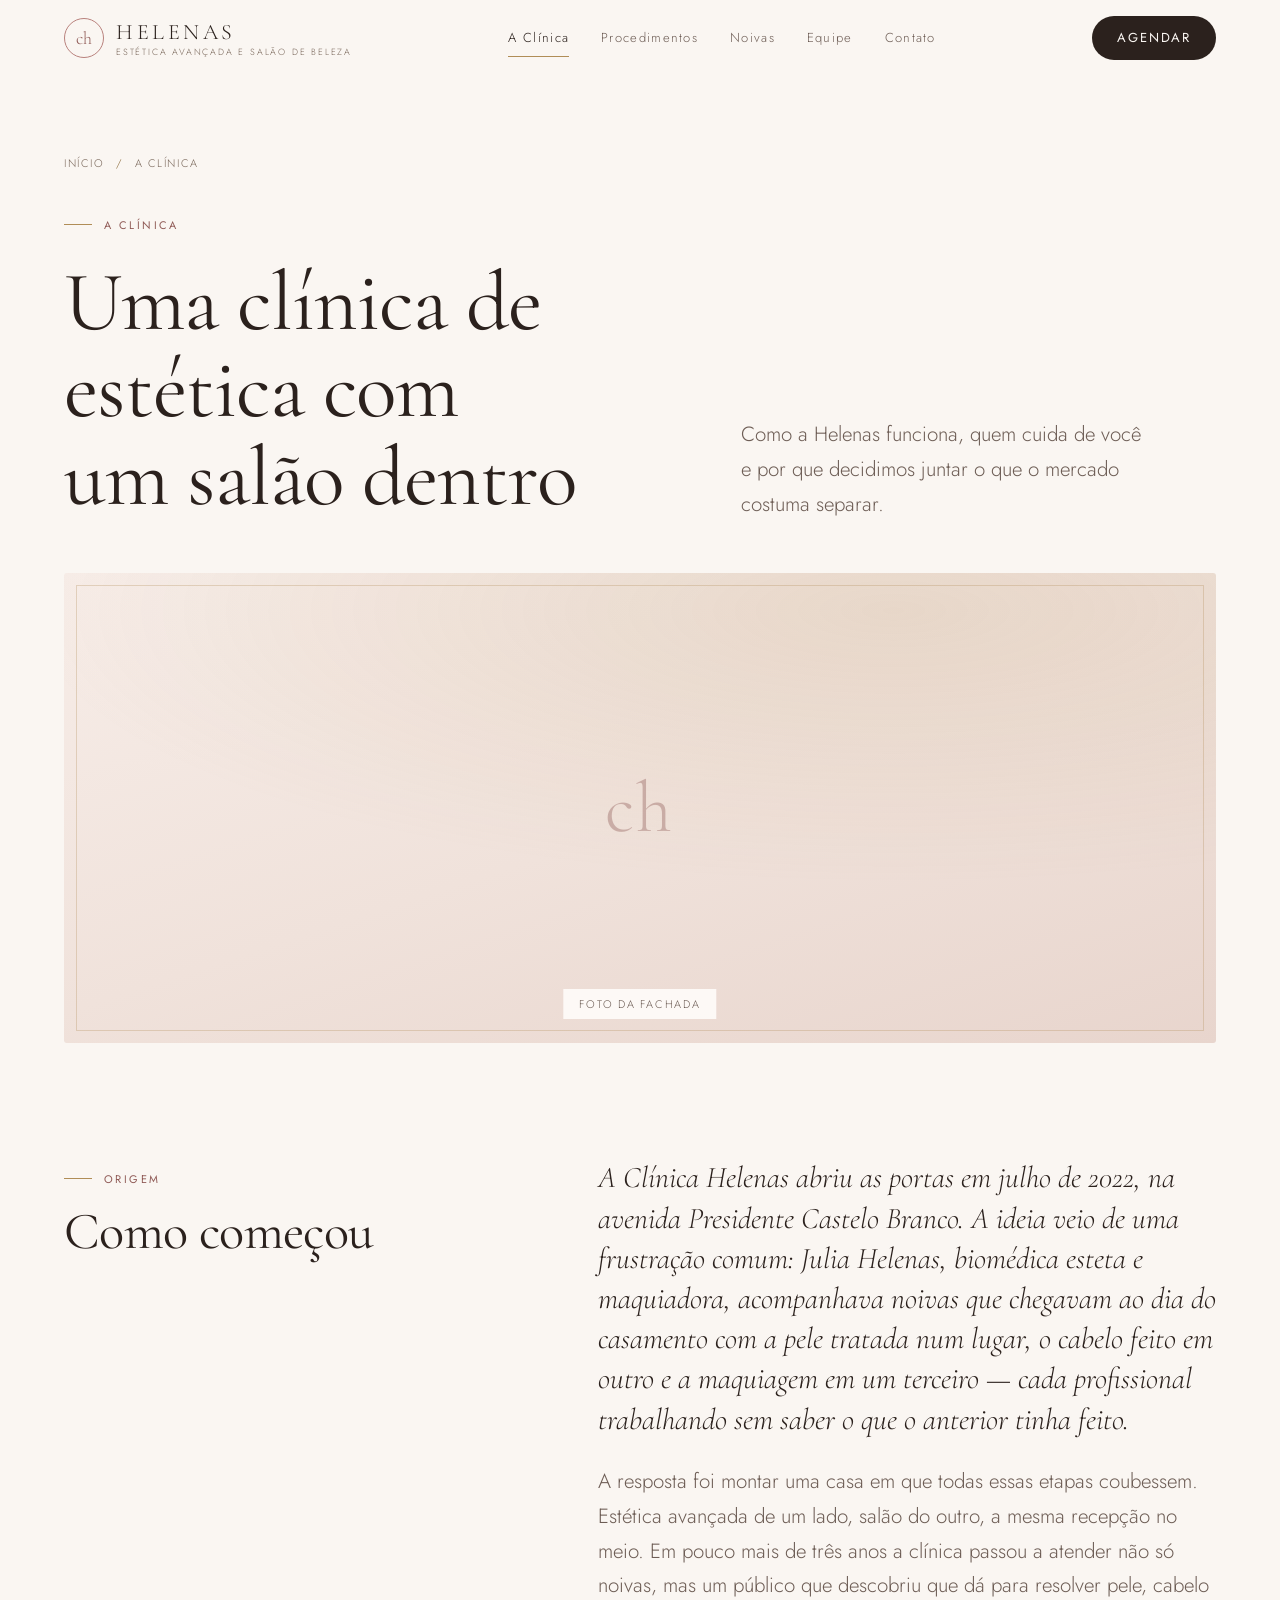
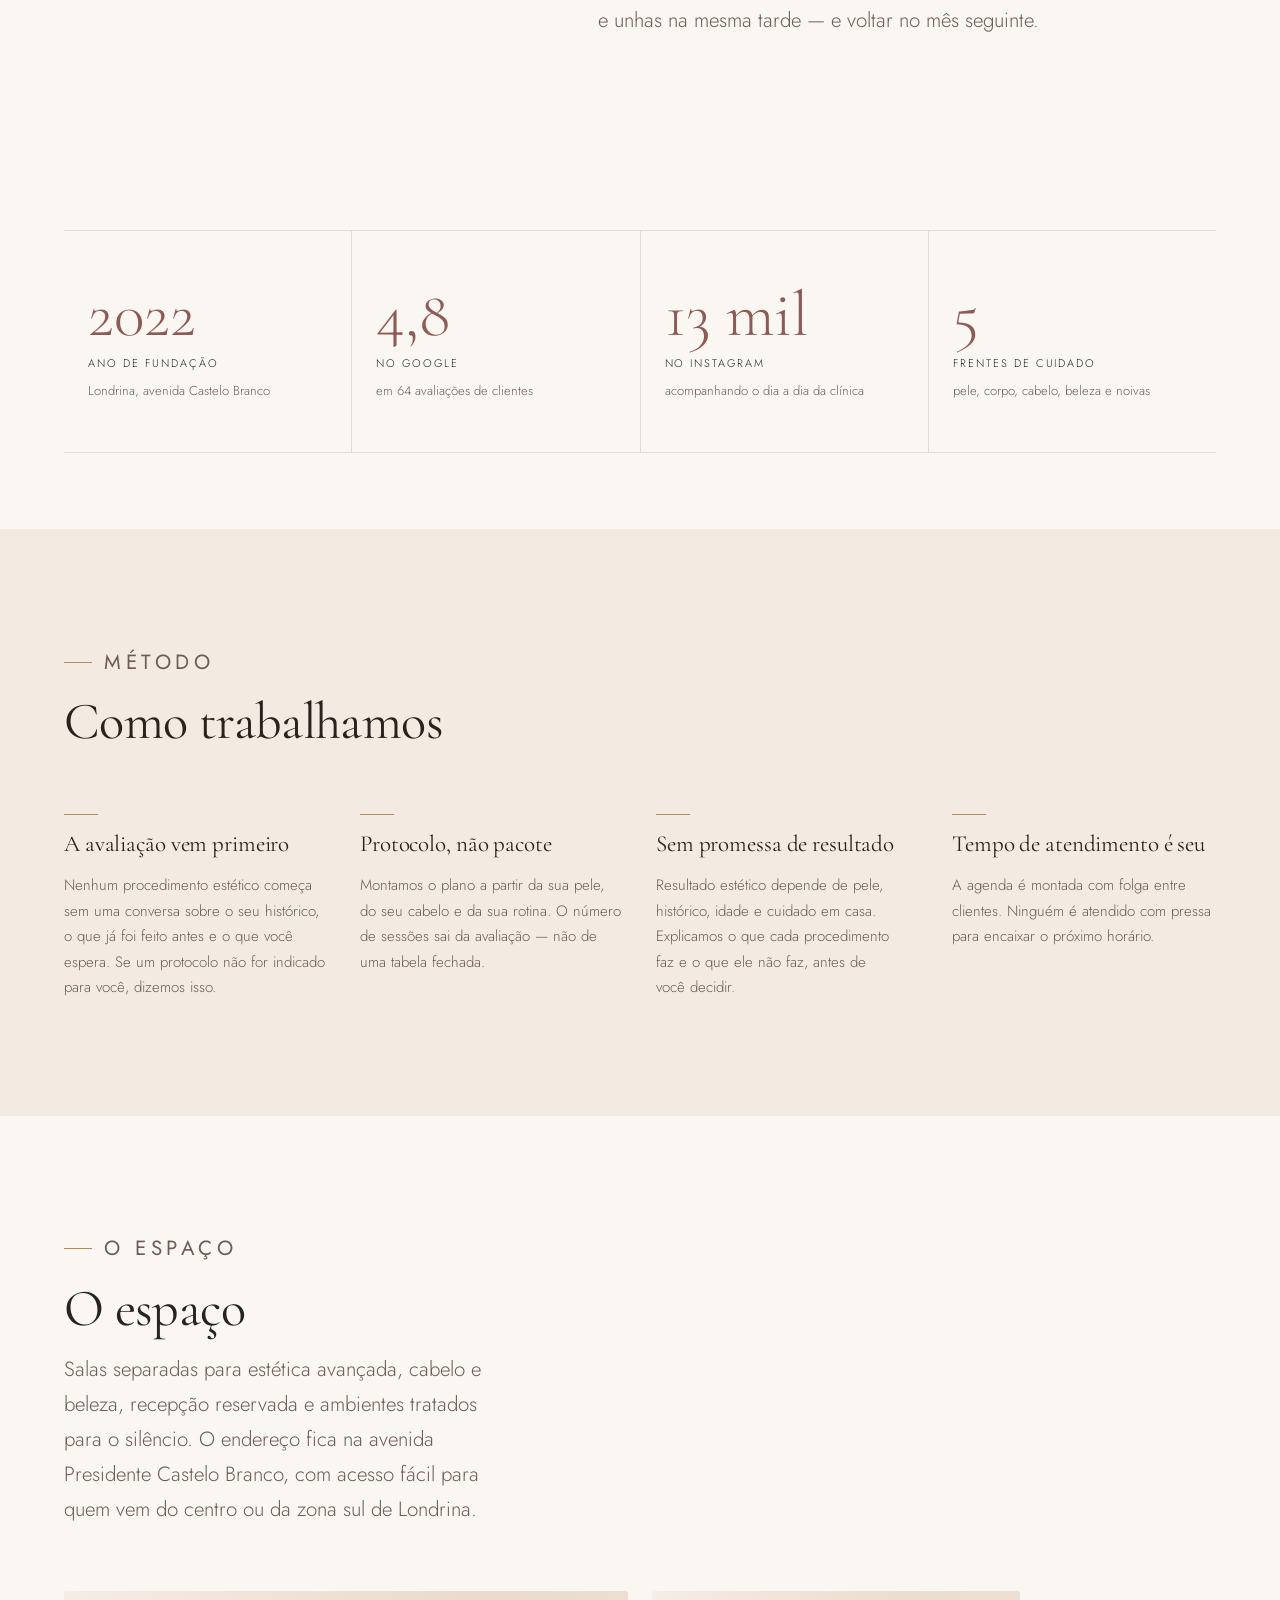
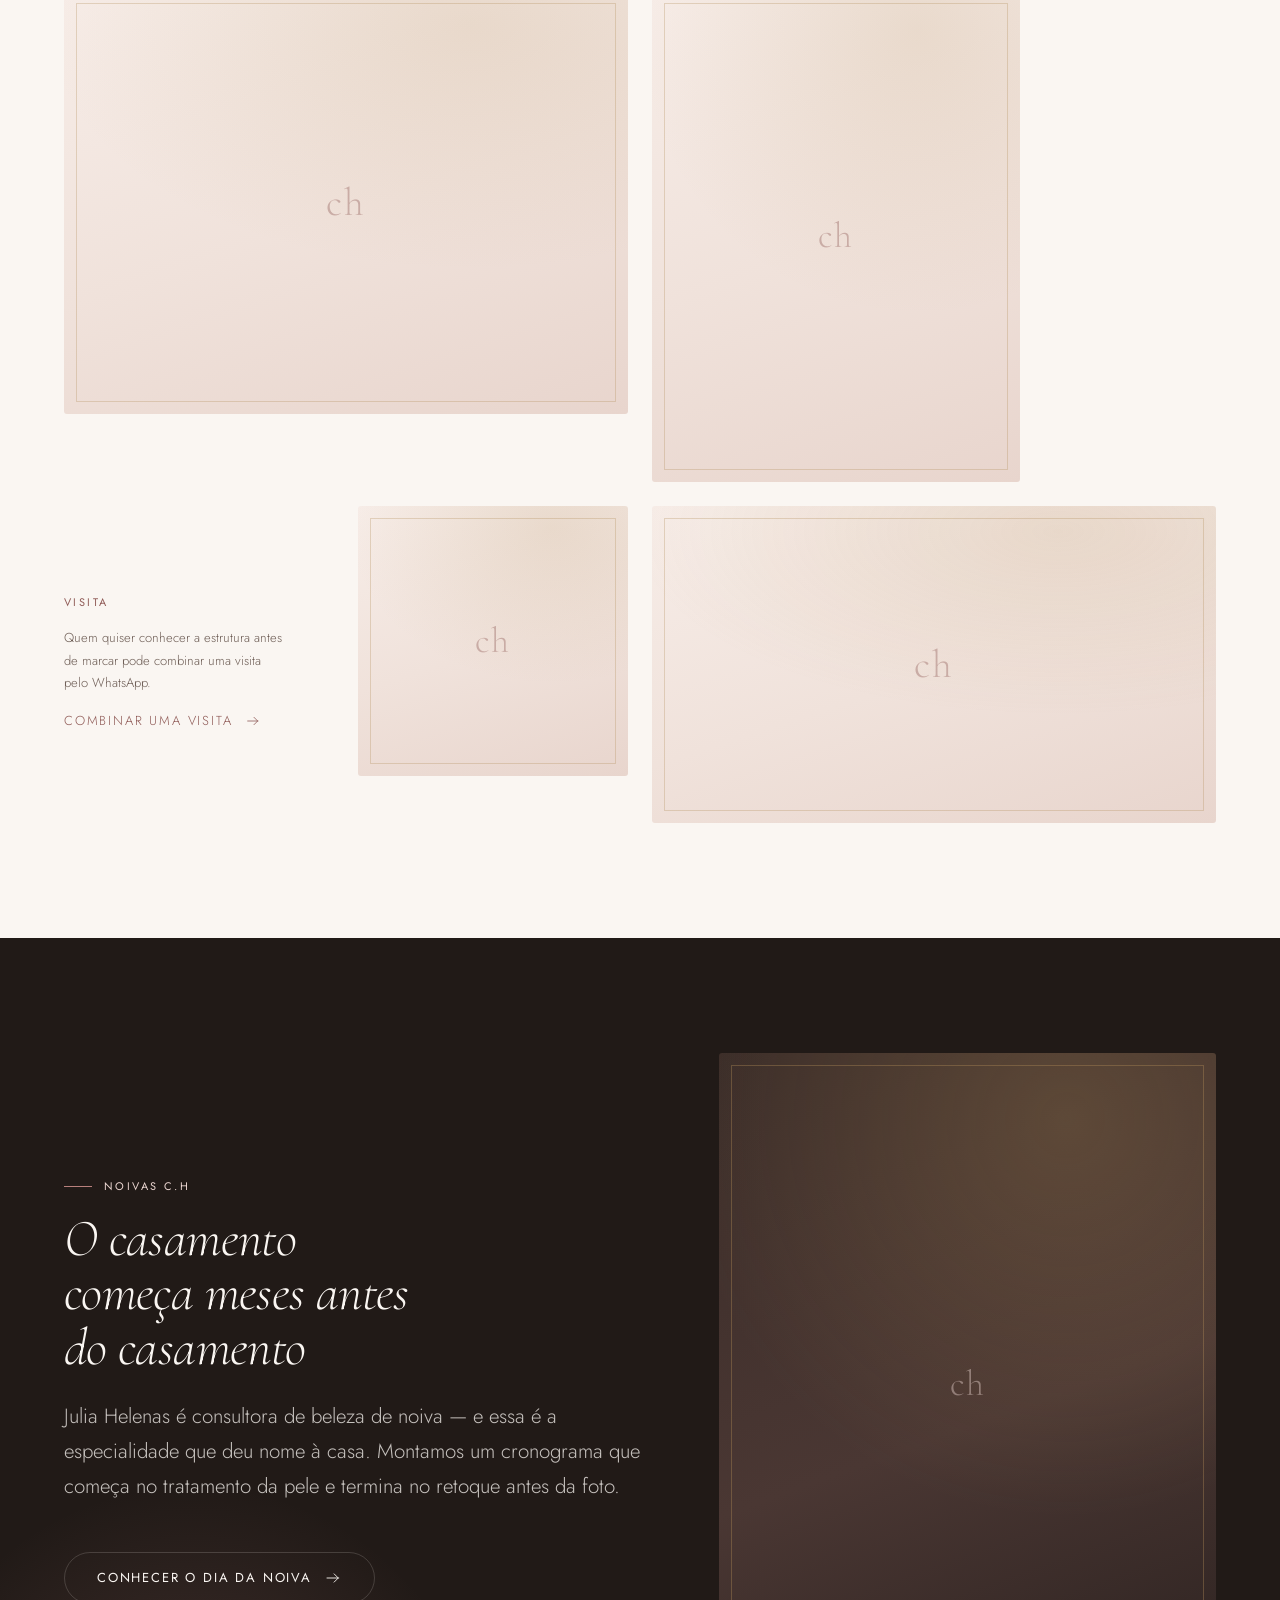
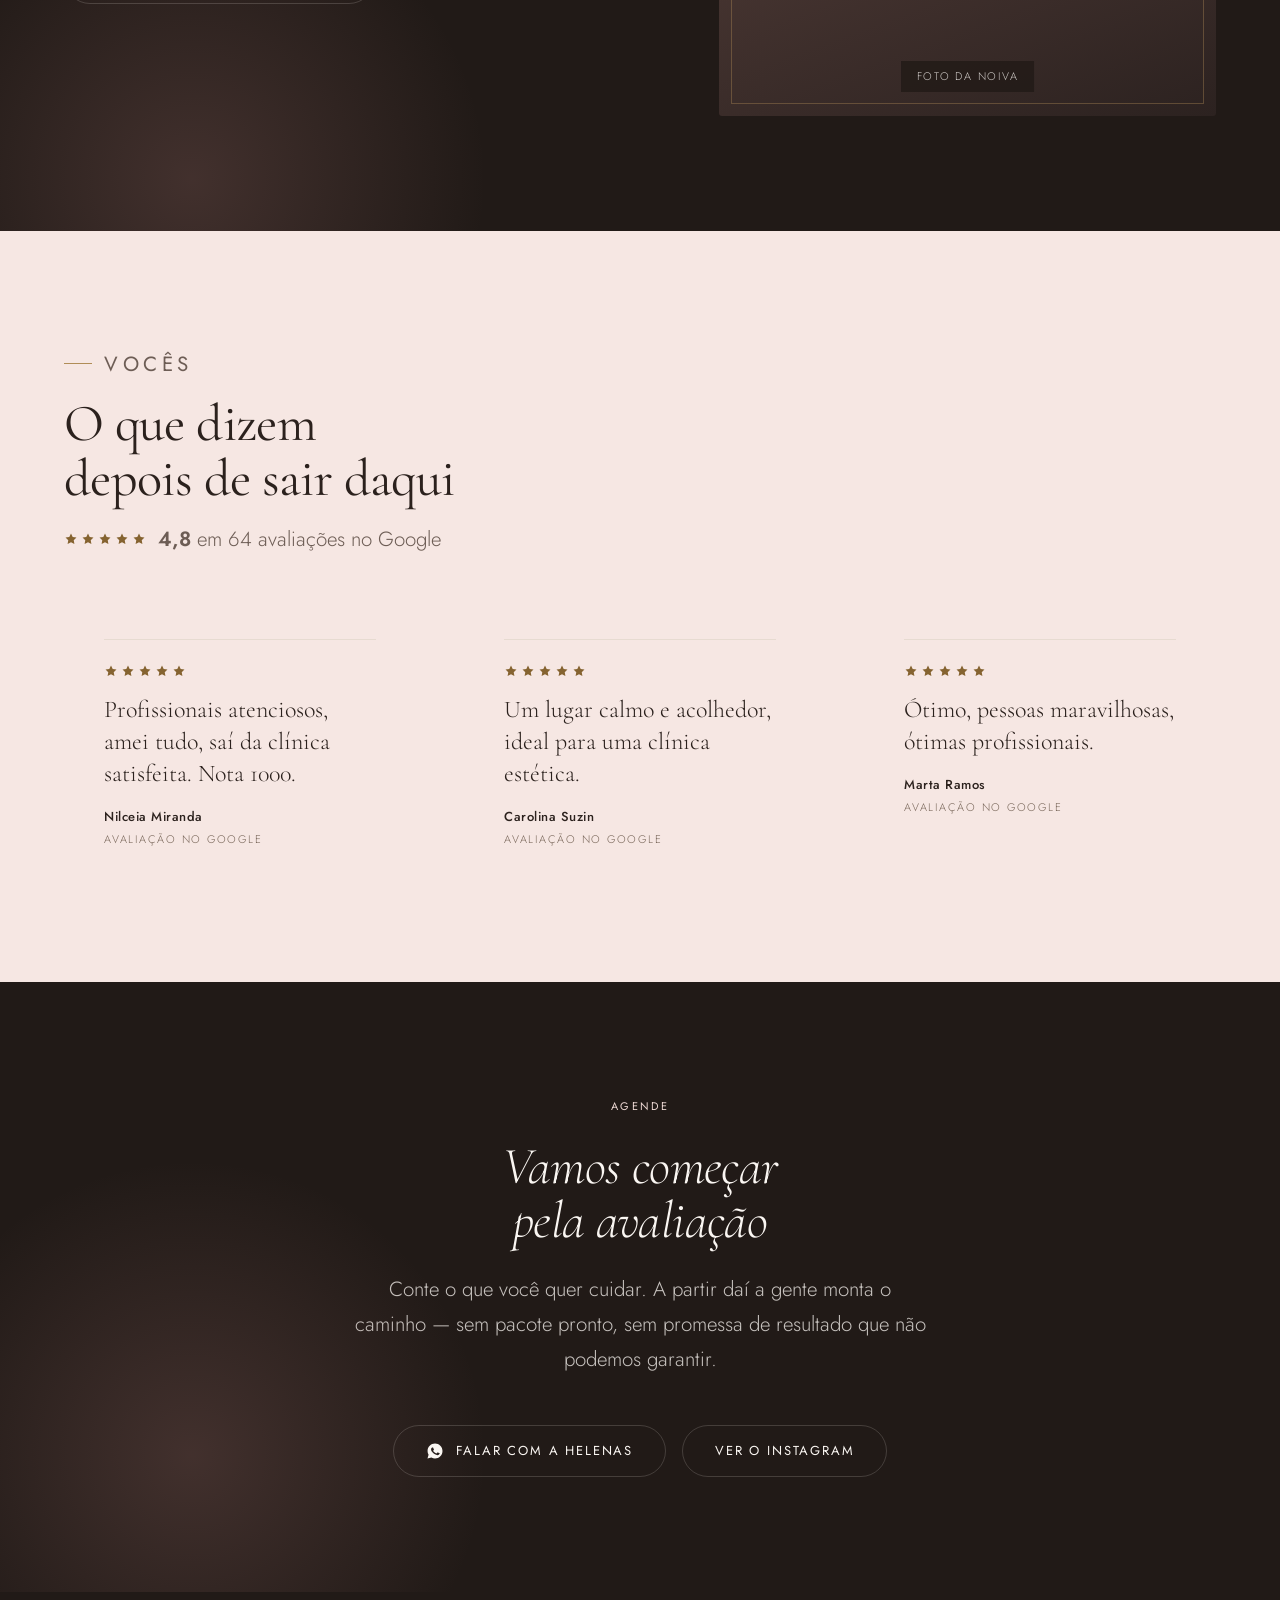
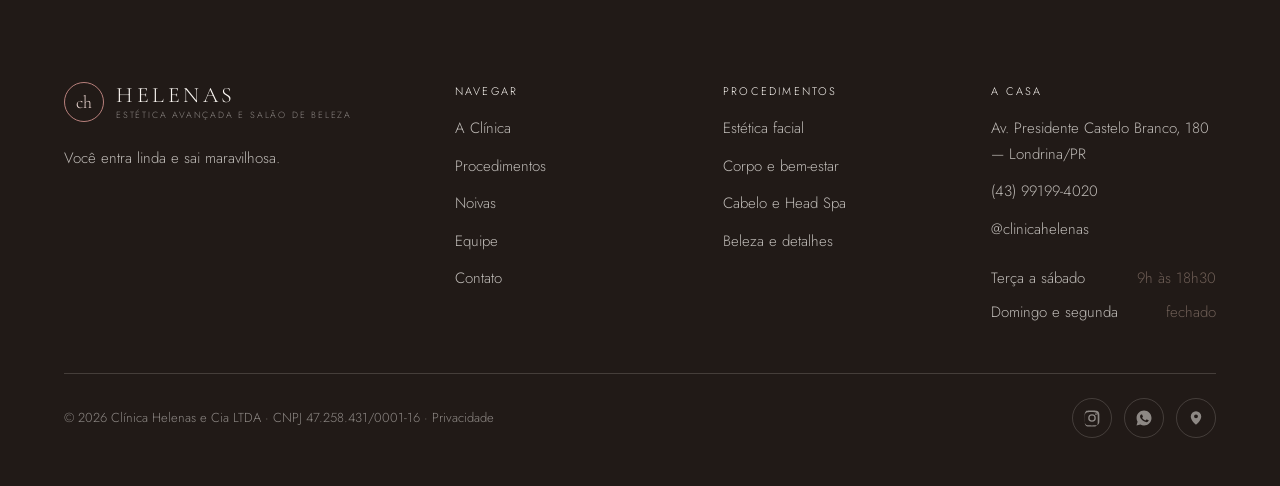
==== a-clinica/index.html @ 76448b74 "Publica o site da Clínica Helenas Site institucional estático de doze páginas para a clínica de esté" ====
<!doctype html>
<html lang="pt-BR">
<head>
<meta charset="utf-8">
<meta name="viewport" content="width=device-width, initial-scale=1">
<title>A Clínica — Clínica Helenas | Londrina/PR</title>
<meta name="description" content="Como a Clínica Helenas funciona: história, forma de trabalho, o espaço e a equipe de estética avançada e salão de beleza em Londrina.">
<link rel="canonical" href="https://eczp999.github.io/helenas/a-clinica/">
<meta name="theme-color" content="#faf6f2">
<meta name="author" content="Clínica Helenas">
<meta name="robots" content="index, follow, max-image-preview:large">
<meta name="geo.region" content="BR-PR">
<meta name="geo.placename" content="Londrina">

<meta property="og:type" content="website">
<meta property="og:site_name" content="Clínica Helenas">
<meta property="og:locale" content="pt_BR">
<meta property="og:title" content="A Clínica — Clínica Helenas | Londrina/PR">
<meta property="og:description" content="Como a Clínica Helenas funciona: história, forma de trabalho, o espaço e a equipe de estética avançada e salão de beleza em Londrina.">
<meta property="og:url" content="https://eczp999.github.io/helenas/a-clinica/">
<meta property="og:image" content="https://eczp999.github.io/helenas/assets/img/og.png">
<meta property="og:image:width" content="1200">
<meta property="og:image:height" content="630">
<meta property="og:image:alt" content="Clínica Helenas — Estética avançada e salão de beleza em Londrina">
<meta name="twitter:card" content="summary_large_image">
<meta name="twitter:title" content="A Clínica — Clínica Helenas | Londrina/PR">
<meta name="twitter:description" content="Como a Clínica Helenas funciona: história, forma de trabalho, o espaço e a equipe de estética avançada e salão de beleza em Londrina.">
<meta name="twitter:image" content="https://eczp999.github.io/helenas/assets/img/og.png">

<link rel="icon" href="../favicon.ico" sizes="32x32">
<link rel="icon" href="../assets/img/favicon.svg" type="image/svg+xml">
<link rel="apple-touch-icon" href="../assets/img/favicon.svg">

<link rel="preload" href="../assets/fonts/cormorant-latin-var.woff2" as="font" type="font/woff2" crossorigin>
<link rel="preload" href="../assets/fonts/cormorant-italic-latin-var.woff2" as="font" type="font/woff2" crossorigin>
<link rel="preload" href="../assets/fonts/jost-latin-var.woff2" as="font" type="font/woff2" crossorigin>
<link rel="stylesheet" href="../assets/css/helenas.css?v=72c29e4b">
<script type="application/ld+json">{"@context":"https://schema.org","@graph":[{"@type":["BeautySalon","HealthAndBeautyBusiness"],"@id":"https://eczp999.github.io/helenas/#negocio","name":"Clínica Helenas","legalName":"Clínica Helenas e Cia LTDA","description":"Estética avançada e salão de beleza em Londrina/PR.","url":"https://eczp999.github.io/helenas/","telephone":"+5543991994020","foundingDate":"2022","priceRange":"$$","currenciesAccepted":"BRL","address":{"@type":"PostalAddress","streetAddress":"Av. Presidente Castelo Branco, 180","addressLocality":"Londrina","addressRegion":"PR","postalCode":"86061-335","addressCountry":"BR"},"areaServed":{"@type":"City","name":"Londrina"},"openingHoursSpecification":[{"@type":"OpeningHoursSpecification","dayOfWeek":["Tu","We","Th","Fr","Sa"],"opens":"09:00","closes":"18:30"}],"sameAs":["https://www.instagram.com/clinicahelenas/"],"hasMap":"https://www.google.com/maps/search/?api=1&query=Cl%C3%ADnica%20Helenas%2C%20Av.%20Presidente%20Castelo%20Branco%2C%20180%2C%20Londrina%20-%20PR%2C%2086061-335","aggregateRating":{"@type":"AggregateRating","ratingValue":"4.8","reviewCount":64,"bestRating":"5"},"makesOffer":[{"@type":"Offer","itemOffered":{"@type":"Service","name":"Estética facial","description":"Limpeza, protocolos de manutenção e procedimentos injetáveis conduzidos por profissional com formação em biomedicina estética.","url":"https://eczp999.github.io/helenas/procedimentos/estetica-facial/"}},{"@type":"Offer","itemOffered":{"@type":"Service","name":"Corpo e bem-estar","description":"Massagens e terapias corporais em sala reservada, com tempo de sessão que respeita o motivo pelo qual você veio.","url":"https://eczp999.github.io/helenas/procedimentos/corpo-e-bem-estar/"}},{"@type":"Offer","itemOffered":{"@type":"Service","name":"Cabelo e Head Spa","description":"Tratamento capilar, escova, penteado e o Head Spa — protocolo de uma hora e meia que junta pele, couro cabeludo e massagem.","url":"https://eczp999.github.io/helenas/procedimentos/cabelo-e-head-spa/"}},{"@type":"Offer","itemOffered":{"@type":"Service","name":"Beleza e detalhes","description":"O cuidado que define o rosto e as mãos — feito com o mesmo tempo e o mesmo critério que dedicamos à estética.","url":"https://eczp999.github.io/helenas/procedimentos/beleza-e-detalhes/"}}]},{"@type":"BreadcrumbList","itemListElement":[{"@type":"ListItem","position":1,"name":"Início","item":"https://eczp999.github.io/helenas/"},{"@type":"ListItem","position":2,"name":"A Clínica","item":"https://eczp999.github.io/helenas/a-clinica/"}]},{"@type":"AboutPage","url":"https://eczp999.github.io/helenas/a-clinica/","name":"Uma clínica de estética com um salão dentro","about":{"@id":"https://eczp999.github.io/helenas/#negocio"}}]}</script>

</head>
<body>
<a class="pular" href="#conteudo">Pular para o conteúdo</a>
<header class="topo" data-topo>
<div class="env topo__barra">
<a class="marca" href="../"><span class="marca__selo" aria-hidden="true">ch</span><span class="marca__texto"><span class="marca__nome">HELENAS</span><span class="marca__assinatura">Estética avançada e salão de beleza</span></span></a>
<nav class="topo__nav" aria-label="Navegação principal"><a class="topo__link" href="../a-clinica/" aria-current="page">A Clínica</a><a class="topo__link" href="../procedimentos/">Procedimentos</a><a class="topo__link" href="../noivas/">Noivas</a><a class="topo__link" href="../equipe/">Equipe</a><a class="topo__link" href="../contato/">Contato</a></nav>
<a class="botao botao--primario topo__acao" href="https://wa.me/5543991994020?text=Ol%C3%A1%21%20Vim%20pelo%20site%20da%20Cl%C3%ADnica%20Helenas%20e%20gostaria%20de%20agendar%20um%20hor%C3%A1rio.%20Quais%20datas%20voc%C3%AAs%20t%C3%AAm%20dispon%C3%ADveis%3F" target="_blank" rel="noopener">Agendar</a>
<button class="menu-botao" type="button" data-menu-botao aria-expanded="false" aria-controls="gaveta">
<span class="menu-botao__traco" aria-hidden="true"><span></span><span></span><span></span></span>
Menu
</button>
</div>
</header>
<div class="gaveta" id="gaveta" data-gaveta data-aberta="nao">
<nav class="gaveta__lista" aria-label="Navegação"><a href="../a-clinica/" aria-current="page">A Clínica<span>01</span></a><a href="../procedimentos/">Procedimentos<span>02</span></a><a href="../noivas/">Noivas<span>03</span></a><a href="../equipe/">Equipe<span>04</span></a><a href="../contato/">Contato<span>05</span></a></nav>
<div class="gaveta__rodape">
<a class="botao botao--primario" href="https://wa.me/5543991994020?text=Ol%C3%A1%21%20Vim%20pelo%20site%20da%20Cl%C3%ADnica%20Helenas%20e%20gostaria%20de%20agendar%20um%20hor%C3%A1rio.%20Quais%20datas%20voc%C3%AAs%20t%C3%AAm%20dispon%C3%ADveis%3F" target="_blank" rel="noopener"><svg viewBox="0 0 24 24" aria-hidden="true" focusable="false"><path d="M12.04 2c-5.5 0-9.96 4.46-9.96 9.96 0 1.76.46 3.45 1.34 4.96L2 22l5.2-1.36a9.9 9.9 0 0 0 4.84 1.24h.01c5.5 0 9.96-4.46 9.96-9.96S17.54 2 12.04 2Zm5.8 14.13c-.24.68-1.42 1.32-1.95 1.37-.5.05-.98.23-3.3-.69-2.78-1.1-4.55-3.95-4.69-4.13-.14-.19-1.12-1.49-1.12-2.84 0-1.35.71-2.02.96-2.29.25-.28.55-.35.73-.35.18 0 .37 0 .53.01.17.01.4-.06.62.48.24.57.8 1.97.87 2.11.07.14.12.31.02.5-.1.19-.15.31-.29.47-.14.17-.3.37-.43.5-.14.14-.29.29-.12.57.17.28.74 1.22 1.59 1.98 1.09.97 2.01 1.27 2.29 1.41.28.14.45.12.62-.07.17-.19.71-.83.9-1.11.19-.28.38-.24.64-.14.26.09 1.65.78 1.94.92.28.14.47.21.54.33.07.11.07.65-.17 1.33Z"/></svg> Agendar pelo WhatsApp</a>
<p class="gaveta__contato"><span>(43) 99199-4020</span><span>Ter. a sáb., 9h–18h30</span></p>
</div>
</div>
<main id="conteudo"><section class="intro-pagina">
<div class="env">
<nav class="migalhas" aria-label="Você está em"><ol><li><a href="../">Início</a></li><li aria-current="page">A Clínica</li></ol></nav>
<div class="intro-pagina__grade" style="margin-top:var(--e6)">
<div class="revelar visivel">
<p class="etiqueta">A Clínica</p>
<h1>Uma clínica de estética com um salão dentro</h1>
</div>
<div class="revelar visivel" data-atraso="1">
<p class="intro-pagina__texto">Como a Helenas funciona, quem cuida de você e por que decidimos juntar o que o mercado costuma separar.</p>

</div>
</div>
</div>
</section>
<div class="env revelar"><!-- FOTO REAL A INSERIR [clinica-fachada]: Fachada da Clínica Helenas na avenida Presidente Castelo Branco --><div class="foto foto--banda" data-foto="clinica-fachada" role="img" aria-label="Fachada da Clínica Helenas na avenida Presidente Castelo Branco"><span class="marca-selo" aria-hidden="true">ch</span><span class="foto__rotulo">Foto da fachada</span></div></div><section class="secao">
<div class="env manifesto__grade">
<div class="manifesto__titulo revelar"><p class="etiqueta">Origem</p><h2>Como começou</h2></div>
<div class="manifesto__corpo revelar" data-atraso="1"><p>A Clínica Helenas abriu as portas em julho de 2022, na avenida Presidente Castelo Branco. A ideia veio de uma frustração comum: Julia Helenas, biomédica esteta e maquiadora, acompanhava noivas que chegavam ao dia do casamento com a pele tratada num lugar, o cabelo feito em outro e a maquiagem em um terceiro — cada profissional trabalhando sem saber o que o anterior tinha feito.</p><p>A resposta foi montar uma casa em que todas essas etapas coubessem. Estética avançada de um lado, salão do outro, a mesma recepção no meio. Em pouco mais de três anos a clínica passou a atender não só noivas, mas um público que descobriu que dá para resolver pele, cabelo e unhas na mesma tarde — e voltar no mês seguinte.</p></div>
</div>
</section>
<section class="secao--curta" aria-label="A clínica em números"><div class="env"><div class="numeros"><div class="numero revelar" data-atraso="0"><span class="numero__valor">2022</span><span class="numero__rotulo">ano de fundação</span><span class="numero__detalhe">Londrina, avenida Castelo Branco</span></div><div class="numero revelar" data-atraso="1"><span class="numero__valor">4,8</span><span class="numero__rotulo">no Google</span><span class="numero__detalhe">em 64 avaliações de clientes</span></div><div class="numero revelar" data-atraso="2"><span class="numero__valor">13 mil</span><span class="numero__rotulo">no Instagram</span><span class="numero__detalhe">acompanhando o dia a dia da clínica</span></div><div class="numero revelar" data-atraso="3"><span class="numero__valor">5</span><span class="numero__rotulo">frentes de cuidado</span><span class="numero__detalhe">pele, corpo, cabelo, beleza e noivas</span></div></div></div></section>
<section class="secao secao--areia">
<div class="env">
<div class="cabeca-secao revelar"><p class="etiqueta">Método</p><h2>Como trabalhamos</h2></div>
<ul class="pilares"><li class="pilar revelar" data-atraso="0"><h3>A avaliação vem primeiro</h3><p>Nenhum procedimento estético começa sem uma conversa sobre o seu histórico, o que já foi feito antes e o que você espera. Se um protocolo não for indicado para você, dizemos isso.</p></li><li class="pilar revelar" data-atraso="1"><h3>Protocolo, não pacote</h3><p>Montamos o plano a partir da sua pele, do seu cabelo e da sua rotina. O número de sessões sai da avaliação — não de uma tabela fechada.</p></li><li class="pilar revelar" data-atraso="2"><h3>Sem promessa de resultado</h3><p>Resultado estético depende de pele, histórico, idade e cuidado em casa. Explicamos o que cada procedimento faz e o que ele não faz, antes de você decidir.</p></li><li class="pilar revelar" data-atraso="3"><h3>Tempo de atendimento é seu</h3><p>A agenda é montada com folga entre clientes. Ninguém é atendido com pressa para encaixar o próximo horário.</p></li></ul>
</div>
</section>
<section class="secao">
<div class="env">
<div class="cabeca-secao revelar"><p class="etiqueta">O espaço</p><h2>O espaço</h2><p>Salas separadas para estética avançada, cabelo e beleza, recepção reservada e ambientes tratados para o silêncio. O endereço fica na avenida Presidente Castelo Branco, com acesso fácil para quem vem do centro ou da zona sul de Londrina.</p></div>
<div class="espaco__grade">
<div class="espaco__a revelar"><!-- FOTO REAL A INSERIR [clinica-espaco-1]: Sala de estética avançada da Clínica Helenas --><div class="foto foto--paisagem" data-foto="clinica-espaco-1" role="img" aria-label="Sala de estética avançada da Clínica Helenas"><span class="marca-selo" aria-hidden="true">ch</span></div></div>
<div class="espaco__b revelar" data-atraso="1"><!-- FOTO REAL A INSERIR [clinica-espaco-2]: Ambiente do salão de beleza --><div class="foto foto--retrato" data-foto="clinica-espaco-2" role="img" aria-label="Ambiente do salão de beleza"><span class="marca-selo" aria-hidden="true">ch</span></div></div>
<div class="espaco__texto revelar" data-atraso="1">
<p class="etiqueta etiqueta--solta">Visita</p>
<p class="dado__extra">Quem quiser conhecer a estrutura antes de marcar pode combinar uma visita pelo WhatsApp.</p>
<a class="link-filete" href="https://wa.me/5543991994020?text=Ol%C3%A1%21%20Vim%20pelo%20site%20da%20Cl%C3%ADnica%20Helenas%20e%20fiquei%20com%20algumas%20d%C3%BAvidas.%20Posso%20falar%20com%20voc%C3%AAs%20por%20aqui%3F" target="_blank" rel="noopener">Combinar uma visita <svg class="seta" viewBox="0 0 24 24" fill="none" stroke="currentColor" stroke-width="1.2" aria-hidden="true" focusable="false"><path d="M4 12h15m0 0-5.5-5.5M19 12l-5.5 5.5" stroke-linecap="round" stroke-linejoin="round"/></svg></a>
</div>
<div class="espaco__c revelar" data-atraso="2"><!-- FOTO REAL A INSERIR [clinica-espaco-3]: Detalhe da recepção --><div class="foto foto--quadro" data-foto="clinica-espaco-3" role="img" aria-label="Detalhe da recepção"><span class="marca-selo" aria-hidden="true">ch</span></div></div>
<div class="espaco__d revelar" data-atraso="2"><!-- FOTO REAL A INSERIR [clinica-espaco-4]: Sala reservada para massagens --><div class="foto foto--larga" data-foto="clinica-espaco-4" role="img" aria-label="Sala reservada para massagens"><span class="marca-selo" aria-hidden="true">ch</span></div></div>
</div>
</div>
</section>
<section class="secao escuro faixa-noivas">
<div class="env faixa-noivas__grade">
<div class="revelar">
<p class="etiqueta">Noivas C.H</p>
<h2 style="margin-top:var(--e4)">O casamento começa meses antes do casamento</h2>
<p class="faixa-noivas__texto">Julia Helenas é consultora de beleza de noiva — e essa é a especialidade que deu nome à casa. Montamos um cronograma que começa no tratamento da pele e termina no retoque antes da foto.</p>
<div class="faixa-noivas__acao">
<a class="botao botao--claro" href="../noivas/">Conhecer o Dia da Noiva <svg class="seta" viewBox="0 0 24 24" fill="none" stroke="currentColor" stroke-width="1.2" aria-hidden="true" focusable="false"><path d="M4 12h15m0 0-5.5-5.5M19 12l-5.5 5.5" stroke-linecap="round" stroke-linejoin="round"/></svg></a>
</div>
</div>
<div class="revelar" data-atraso="1"><!-- FOTO REAL A INSERIR [noiva-principal]: Noiva sendo preparada na Clínica Helenas --><div class="foto foto--retrato" data-foto="noiva-principal" role="img" aria-label="Noiva sendo preparada na Clínica Helenas"><span class="marca-selo" aria-hidden="true">ch</span><span class="foto__rotulo">Foto da noiva</span></div></div>
</div>
</section>
<section class="secao secao--veu">
<div class="env">
<div class="cabeca-secao revelar">
<p class="etiqueta">Vocês</p>
<h2>O que dizem depois de sair daqui</h2>
<p class="nota-google"><span class="estrelas" aria-hidden="true"><svg viewBox="0 0 24 24" aria-hidden="true" focusable="false"><path d="m12 2.6 2.9 5.9 6.5.9-4.7 4.6 1.1 6.5-5.8-3-5.8 3 1.1-6.5L2.6 9.4l6.5-.9L12 2.6Z"/></svg><svg viewBox="0 0 24 24" aria-hidden="true" focusable="false"><path d="m12 2.6 2.9 5.9 6.5.9-4.7 4.6 1.1 6.5-5.8-3-5.8 3 1.1-6.5L2.6 9.4l6.5-.9L12 2.6Z"/></svg><svg viewBox="0 0 24 24" aria-hidden="true" focusable="false"><path d="m12 2.6 2.9 5.9 6.5.9-4.7 4.6 1.1 6.5-5.8-3-5.8 3 1.1-6.5L2.6 9.4l6.5-.9L12 2.6Z"/></svg><svg viewBox="0 0 24 24" aria-hidden="true" focusable="false"><path d="m12 2.6 2.9 5.9 6.5.9-4.7 4.6 1.1 6.5-5.8-3-5.8 3 1.1-6.5L2.6 9.4l6.5-.9L12 2.6Z"/></svg><svg viewBox="0 0 24 24" aria-hidden="true" focusable="false"><path d="m12 2.6 2.9 5.9 6.5.9-4.7 4.6 1.1 6.5-5.8-3-5.8 3 1.1-6.5L2.6 9.4l6.5-.9L12 2.6Z"/></svg></span> <span><strong>4,8</strong> em 64 avaliações no Google</span></p>
</div>
<div class="avaliacoes"><figure class="avaliacao revelar" data-atraso="0"><span class="estrelas" aria-hidden="true"><svg viewBox="0 0 24 24" aria-hidden="true" focusable="false"><path d="m12 2.6 2.9 5.9 6.5.9-4.7 4.6 1.1 6.5-5.8-3-5.8 3 1.1-6.5L2.6 9.4l6.5-.9L12 2.6Z"/></svg><svg viewBox="0 0 24 24" aria-hidden="true" focusable="false"><path d="m12 2.6 2.9 5.9 6.5.9-4.7 4.6 1.1 6.5-5.8-3-5.8 3 1.1-6.5L2.6 9.4l6.5-.9L12 2.6Z"/></svg><svg viewBox="0 0 24 24" aria-hidden="true" focusable="false"><path d="m12 2.6 2.9 5.9 6.5.9-4.7 4.6 1.1 6.5-5.8-3-5.8 3 1.1-6.5L2.6 9.4l6.5-.9L12 2.6Z"/></svg><svg viewBox="0 0 24 24" aria-hidden="true" focusable="false"><path d="m12 2.6 2.9 5.9 6.5.9-4.7 4.6 1.1 6.5-5.8-3-5.8 3 1.1-6.5L2.6 9.4l6.5-.9L12 2.6Z"/></svg><svg viewBox="0 0 24 24" aria-hidden="true" focusable="false"><path d="m12 2.6 2.9 5.9 6.5.9-4.7 4.6 1.1 6.5-5.8-3-5.8 3 1.1-6.5L2.6 9.4l6.5-.9L12 2.6Z"/></svg></span><blockquote>Profissionais atenciosos, amei tudo, saí da clínica satisfeita. Nota 1000.</blockquote><figcaption><strong>Nilceia Miranda</strong><span>Avaliação no Google</span></figcaption></figure><figure class="avaliacao revelar" data-atraso="1"><span class="estrelas" aria-hidden="true"><svg viewBox="0 0 24 24" aria-hidden="true" focusable="false"><path d="m12 2.6 2.9 5.9 6.5.9-4.7 4.6 1.1 6.5-5.8-3-5.8 3 1.1-6.5L2.6 9.4l6.5-.9L12 2.6Z"/></svg><svg viewBox="0 0 24 24" aria-hidden="true" focusable="false"><path d="m12 2.6 2.9 5.9 6.5.9-4.7 4.6 1.1 6.5-5.8-3-5.8 3 1.1-6.5L2.6 9.4l6.5-.9L12 2.6Z"/></svg><svg viewBox="0 0 24 24" aria-hidden="true" focusable="false"><path d="m12 2.6 2.9 5.9 6.5.9-4.7 4.6 1.1 6.5-5.8-3-5.8 3 1.1-6.5L2.6 9.4l6.5-.9L12 2.6Z"/></svg><svg viewBox="0 0 24 24" aria-hidden="true" focusable="false"><path d="m12 2.6 2.9 5.9 6.5.9-4.7 4.6 1.1 6.5-5.8-3-5.8 3 1.1-6.5L2.6 9.4l6.5-.9L12 2.6Z"/></svg><svg viewBox="0 0 24 24" aria-hidden="true" focusable="false"><path d="m12 2.6 2.9 5.9 6.5.9-4.7 4.6 1.1 6.5-5.8-3-5.8 3 1.1-6.5L2.6 9.4l6.5-.9L12 2.6Z"/></svg></span><blockquote>Um lugar calmo e acolhedor, ideal para uma clínica estética.</blockquote><figcaption><strong>Carolina Suzin</strong><span>Avaliação no Google</span></figcaption></figure><figure class="avaliacao revelar" data-atraso="2"><span class="estrelas" aria-hidden="true"><svg viewBox="0 0 24 24" aria-hidden="true" focusable="false"><path d="m12 2.6 2.9 5.9 6.5.9-4.7 4.6 1.1 6.5-5.8-3-5.8 3 1.1-6.5L2.6 9.4l6.5-.9L12 2.6Z"/></svg><svg viewBox="0 0 24 24" aria-hidden="true" focusable="false"><path d="m12 2.6 2.9 5.9 6.5.9-4.7 4.6 1.1 6.5-5.8-3-5.8 3 1.1-6.5L2.6 9.4l6.5-.9L12 2.6Z"/></svg><svg viewBox="0 0 24 24" aria-hidden="true" focusable="false"><path d="m12 2.6 2.9 5.9 6.5.9-4.7 4.6 1.1 6.5-5.8-3-5.8 3 1.1-6.5L2.6 9.4l6.5-.9L12 2.6Z"/></svg><svg viewBox="0 0 24 24" aria-hidden="true" focusable="false"><path d="m12 2.6 2.9 5.9 6.5.9-4.7 4.6 1.1 6.5-5.8-3-5.8 3 1.1-6.5L2.6 9.4l6.5-.9L12 2.6Z"/></svg><svg viewBox="0 0 24 24" aria-hidden="true" focusable="false"><path d="m12 2.6 2.9 5.9 6.5.9-4.7 4.6 1.1 6.5-5.8-3-5.8 3 1.1-6.5L2.6 9.4l6.5-.9L12 2.6Z"/></svg></span><blockquote>Ótimo, pessoas maravilhosas, ótimas profissionais.</blockquote><figcaption><strong>Marta Ramos</strong><span>Avaliação no Google</span></figcaption></figure></div>
</div>
</section>
<section class="secao final escuro">
<div class="env final__grade">
<p class="etiqueta etiqueta--solta">Agende</p>
<h2>Vamos começar pela avaliação</h2>
<p class="texto-g">Conte o que você quer cuidar. A partir daí a gente monta o caminho — sem pacote pronto, sem promessa de resultado que não podemos garantir.</p>
<div class="final__acoes">
<a class="botao botao--claro" href="https://wa.me/5543991994020?text=Ol%C3%A1%21%20Vim%20pelo%20site%20da%20Cl%C3%ADnica%20Helenas%20e%20gostaria%20de%20marcar%20uma%20avalia%C3%A7%C3%A3o%20para%20entender%20qual%20protocolo%20combina%20comigo." target="_blank" rel="noopener"><svg viewBox="0 0 24 24" aria-hidden="true" focusable="false"><path d="M12.04 2c-5.5 0-9.96 4.46-9.96 9.96 0 1.76.46 3.45 1.34 4.96L2 22l5.2-1.36a9.9 9.9 0 0 0 4.84 1.24h.01c5.5 0 9.96-4.46 9.96-9.96S17.54 2 12.04 2Zm5.8 14.13c-.24.68-1.42 1.32-1.95 1.37-.5.05-.98.23-3.3-.69-2.78-1.1-4.55-3.95-4.69-4.13-.14-.19-1.12-1.49-1.12-2.84 0-1.35.71-2.02.96-2.29.25-.28.55-.35.73-.35.18 0 .37 0 .53.01.17.01.4-.06.62.48.24.57.8 1.97.87 2.11.07.14.12.31.02.5-.1.19-.15.31-.29.47-.14.17-.3.37-.43.5-.14.14-.29.29-.12.57.17.28.74 1.22 1.59 1.98 1.09.97 2.01 1.27 2.29 1.41.28.14.45.12.62-.07.17-.19.71-.83.9-1.11.19-.28.38-.24.64-.14.26.09 1.65.78 1.94.92.28.14.47.21.54.33.07.11.07.65-.17 1.33Z"/></svg> Falar com a Helenas</a>
<a class="botao botao--claro" href="https://www.instagram.com/clinicahelenas/" target="_blank" rel="noopener">Ver o Instagram</a>
</div>
</div>
</section>
</main><footer class="rodape">
<div class="env">
<div class="rodape__grade">
<div>
<div class="marca"><span class="marca__selo" aria-hidden="true">ch</span><span class="marca__texto"><span class="marca__nome">HELENAS</span><span class="marca__assinatura">Estética avançada e salão de beleza</span></span></div>
<p class="rodape__sobre">Você entra linda e sai maravilhosa.</p>
</div>
<div>
<p class="rodape__titulo">Navegar</p>
<ul class="rodape__lista"><li><a href="../a-clinica/">A Clínica</a></li><li><a href="../procedimentos/">Procedimentos</a></li><li><a href="../noivas/">Noivas</a></li><li><a href="../equipe/">Equipe</a></li><li><a href="../contato/">Contato</a></li></ul>
</div>
<div>
<p class="rodape__titulo">Procedimentos</p>
<ul class="rodape__lista"><li><a href="../procedimentos/estetica-facial/">Estética facial</a></li><li><a href="../procedimentos/corpo-e-bem-estar/">Corpo e bem-estar</a></li><li><a href="../procedimentos/cabelo-e-head-spa/">Cabelo e Head Spa</a></li><li><a href="../procedimentos/beleza-e-detalhes/">Beleza e detalhes</a></li></ul>
</div>
<div>
<p class="rodape__titulo">A casa</p>
<ul class="rodape__lista">
<li><a href="https://www.google.com/maps/search/?api=1&amp;query=Cl%C3%ADnica%20Helenas%2C%20Av.%20Presidente%20Castelo%20Branco%2C%20180%2C%20Londrina%20-%20PR%2C%2086061-335" target="_blank" rel="noopener">Av. Presidente Castelo Branco, 180 — Londrina/PR</a></li>
<li><a href="tel:+5543991994020">(43) 99199-4020</a></li>
<li><a href="https://www.instagram.com/clinicahelenas/" target="_blank" rel="noopener">@clinicahelenas</a></li>
</ul>
<ul class="horarios" style="margin-top:var(--e5)"><li><span>Terça a sábado</span> <span>9h às 18h30</span></li><li><span>Domingo e segunda</span> <span>fechado</span></li></ul>
</div>
</div>
<div class="rodape__fim">
<p>© 2026 Clínica Helenas e Cia LTDA · CNPJ 47.258.431/0001-16 · <a href="../privacidade/">Privacidade</a></p>
<div class="rodape__sociais">
<a href="https://www.instagram.com/clinicahelenas/" target="_blank" rel="noopener" aria-label="Instagram da Clínica Helenas"><svg viewBox="0 0 24 24" aria-hidden="true" focusable="false"><path d="M12 2.16c3.2 0 3.58.01 4.85.07 1.17.05 1.8.25 2.23.41.56.22.96.48 1.38.9.42.42.68.82.9 1.38.16.42.36 1.06.41 2.23.06 1.26.07 1.64.07 4.85s-.01 3.58-.07 4.85c-.05 1.17-.25 1.8-.41 2.23-.22.56-.48.96-.9 1.38-.42.42-.82.68-1.38.9-.42.16-1.06.36-2.23.41-1.26.06-1.64.07-4.85.07s-3.58-.01-4.85-.07c-1.17-.05-1.8-.25-2.23-.41a3.8 3.8 0 0 1-1.38-.9 3.8 3.8 0 0 1-.9-1.38c-.16-.42-.36-1.06-.41-2.23-.06-1.26-.07-1.64-.07-4.85s.01-3.58.07-4.85c.05-1.17.25-1.8.41-2.23.22-.56.48-.96.9-1.38.42-.42.82-.681.38-.9.42-.16 1.06-.36 2.23-.41 1.26-.06 1.64-.07 4.85-.07Zm0 1.98c-3.15 0-3.52.01-4.76.07-1.15.05-1.77.24-2.19.4-.55.21-.94.47-1.35.88-.41.41-.67.8-.88 1.35-.16.42-.35 1.04-.4 2.19-.06 1.24-.07 1.61-.07 4.76s.01 3.52.07 4.76c.05 1.15.24 1.77.4 2.19.21.55.47.94.88 1.35.41.41.8.67 1.35.88.42.16 1.04.352.19.4 1.24.06 1.61.07 4.76.07s3.52-.01 4.76-.07c1.15-.05 1.77-.24 2.19-.4.55-.21.94-.47 1.35-.88.41-.41.67-.8.88-1.35.16-.42.35-1.04.4-2.19.06-1.24.07-1.61.07-4.76s-.01-3.52-.07-4.76c-.05-1.15-.24-1.77-.4-2.19a3.6 3.6 0 0 0-.88-1.35 3.6 3.6 0 0 0-1.35-.88c-.42-.16-1.04-.35-2.19-.4-1.24-.06-1.61-.07-4.76-.07Z"/><path d="M12 6.9a5.1 5.1 0 1 0 0 10.2 5.1 5.1 0 0 0 0-10.2Zm0 8.41a3.31 3.31 0 1 1 0-6.62 3.31 3.31 0 0 1 0 6.62Z"/><circle cx="17.31" cy="6.69" r="1.19"/></svg></a>
<a href="https://wa.me/5543991994020?text=Ol%C3%A1%21%20Vim%20pelo%20site%20da%20Cl%C3%ADnica%20Helenas%20e%20fiquei%20com%20algumas%20d%C3%BAvidas.%20Posso%20falar%20com%20voc%C3%AAs%20por%20aqui%3F" target="_blank" rel="noopener" aria-label="WhatsApp da Clínica Helenas"><svg viewBox="0 0 24 24" aria-hidden="true" focusable="false"><path d="M12.04 2c-5.5 0-9.96 4.46-9.96 9.96 0 1.76.46 3.45 1.34 4.96L2 22l5.2-1.36a9.9 9.9 0 0 0 4.84 1.24h.01c5.5 0 9.96-4.46 9.96-9.96S17.54 2 12.04 2Zm5.8 14.13c-.24.68-1.42 1.32-1.95 1.37-.5.05-.98.23-3.3-.69-2.78-1.1-4.55-3.95-4.69-4.13-.14-.19-1.12-1.49-1.12-2.84 0-1.35.71-2.02.96-2.29.25-.28.55-.35.73-.35.18 0 .37 0 .53.01.17.01.4-.06.62.48.24.57.8 1.97.87 2.11.07.14.12.31.02.5-.1.19-.15.31-.29.47-.14.17-.3.37-.43.5-.14.14-.29.29-.12.57.17.28.74 1.22 1.59 1.98 1.09.97 2.01 1.27 2.29 1.41.28.14.45.12.62-.07.17-.19.71-.83.9-1.11.19-.28.38-.24.64-.14.26.09 1.65.78 1.94.92.28.14.47.21.54.33.07.11.07.65-.17 1.33Z"/></svg></a>
<a href="https://www.google.com/maps/search/?api=1&amp;query=Cl%C3%ADnica%20Helenas%2C%20Av.%20Presidente%20Castelo%20Branco%2C%20180%2C%20Londrina%20-%20PR%2C%2086061-335" target="_blank" rel="noopener" aria-label="Como chegar até a Clínica Helenas"><svg viewBox="0 0 24 24" aria-hidden="true"><path d="M12 21s7-5.6 7-11a7 7 0 1 0-14 0c0 5.4 7 11 7 11Zm0-8.6a2.6 2.6 0 1 1 0-5.2 2.6 2.6 0 0 1 0 5.2Z"/></svg></a>
</div>
</div>
</div>
</footer>
<a class="zap" data-zap data-visivel="nao" href="https://wa.me/5543991994020?text=Ol%C3%A1%21%20Vim%20pelo%20site%20da%20Cl%C3%ADnica%20Helenas%20e%20fiquei%20com%20algumas%20d%C3%BAvidas.%20Posso%20falar%20com%20voc%C3%AAs%20por%20aqui%3F" target="_blank" rel="noopener" aria-label="Falar com a Clínica Helenas pelo WhatsApp"><svg viewBox="0 0 24 24" aria-hidden="true" focusable="false"><path d="M12.04 2c-5.5 0-9.96 4.46-9.96 9.96 0 1.76.46 3.45 1.34 4.96L2 22l5.2-1.36a9.9 9.9 0 0 0 4.84 1.24h.01c5.5 0 9.96-4.46 9.96-9.96S17.54 2 12.04 2Zm5.8 14.13c-.24.68-1.42 1.32-1.95 1.37-.5.05-.98.23-3.3-.69-2.78-1.1-4.55-3.95-4.69-4.13-.14-.19-1.12-1.49-1.12-2.84 0-1.35.71-2.02.96-2.29.25-.28.55-.35.73-.35.18 0 .37 0 .53.01.17.01.4-.06.62.48.24.57.8 1.97.87 2.11.07.14.12.31.02.5-.1.19-.15.31-.29.47-.14.17-.3.37-.43.5-.14.14-.29.29-.12.57.17.28.74 1.22 1.59 1.98 1.09.97 2.01 1.27 2.29 1.41.28.14.45.12.62-.07.17-.19.71-.83.9-1.11.19-.28.38-.24.64-.14.26.09 1.65.78 1.94.92.28.14.47.21.54.33.07.11.07.65-.17 1.33Z"/></svg></a><script src="../assets/js/helenas.js?v=72c29e4b" defer></script>
</body>
</html>
---- assets/css/helenas.css ----
@charset "UTF-8";
/* ==========================================================================
   Clínica Helenas — Londrina/PR
   Estética avançada e salão de beleza.

    1. Fontes            7. Índice editorial    13. Equipe
    2. Tokens            8. Pilares             14. Avaliações
    3. Base              9. Faixa escura        15. FAQ
    4. Peças             10. Espaço             16. Localização
    5. Cabeçalho         11. Procedimentos      17. Rodapé
    6. Hero              12. Noivas             18. Sistema
   ========================================================================== */

/* -------------------------------------------------------------------------
   1. Fontes — auto-hospedadas, subconjunto latino, woff2 variável
   ------------------------------------------------------------------------- */
@font-face {
  font-family: "Cormorant";
  src: url("../fonts/cormorant-latin-var.woff2") format("woff2-variations");
  font-weight: 300 700;
  font-style: normal;
  font-display: swap;
  unicode-range: U+0000-00FF, U+0131, U+0152-0153, U+02BB-02BC, U+02C6, U+02DA,
    U+02DC, U+0304, U+0308, U+0329, U+2000-206F, U+20AC, U+2122, U+2212, U+FEFF, U+FFFD;
}
@font-face {
  font-family: "Cormorant";
  src: url("../fonts/cormorant-italic-latin-var.woff2") format("woff2-variations");
  font-weight: 300 600;
  font-style: italic;
  font-display: swap;
  unicode-range: U+0000-00FF, U+0131, U+0152-0153, U+02BB-02BC, U+02C6, U+02DA,
    U+02DC, U+0304, U+0308, U+0329, U+2000-206F, U+20AC, U+2122, U+2212, U+FEFF, U+FFFD;
}
@font-face {
  font-family: "Jost";
  src: url("../fonts/jost-latin-var.woff2") format("woff2-variations");
  font-weight: 300 600;
  font-style: normal;
  font-display: swap;
  unicode-range: U+0000-00FF, U+0131, U+0152-0153, U+02BB-02BC, U+02C6, U+02DA,
    U+02DC, U+0304, U+0308, U+0329, U+2000-206F, U+20AC, U+2122, U+2212, U+FEFF, U+FFFD;
}

/* -------------------------------------------------------------------------
   2. Tokens
   ------------------------------------------------------------------------- */
:root {
  /* Superfícies — marfim quente, tirado do fundo do monograma da marca */
  --porcelana: #faf6f2;
  --areia: #f3eae2;
  --nata: #fffdfb;
  --carvao: #211a17;      /* seções escuras */
  --carvao-alto: #2d2421;

  /* Tinta — os três tons passam de 4,5:1 sobre porcelana, areia e véu.
     A hierarquia entre eles vem do tamanho e do espacejamento, não só da cor. */
  --tinta: #2b211d;
  --tinta-suave: #6d5d55;
  --tinta-clara: #786659;

  /* Marca — rosé do monograma "ch" */
  --rose: #b8807c;
  --rose-forte: #8f5a56;  /* texto e links: contraste 5,5:1 sobre porcelana */
  --rose-claro: #edd8d3;
  --rose-veu: #f6e7e3;

  /* Detalhe */
  --ouro: #b08d57;        /* só filetes e ornamentos: 2,9:1, não serve a texto */
  --ouro-texto: #856330;  /* o mesmo dourado escurecido até 4,6:1, para numerais */
  --ouro-veu: rgba(176, 141, 87, 0.28);
  --linha: #e7dbd1;
  --linha-escura: rgba(250, 246, 242, 0.16);

  /* Tipografia */
  --serifa: "Cormorant", "Iowan Old Style", Garamond, Georgia, serif;
  --sans: "Jost", system-ui, -apple-system, "Segoe UI", Roboto, sans-serif;

  --t-etiqueta: 0.6875rem;
  --t-mini: 0.8125rem;
  --t-corpo: clamp(1rem, 0.955rem + 0.2vw, 1.125rem);
  --t-corpo-g: clamp(1.0625rem, 0.98rem + 0.38vw, 1.3125rem);
  --t-h3: clamp(1.375rem, 1.24rem + 0.6vw, 1.75rem);
  --t-h2: clamp(2rem, 1.5rem + 2.2vw, 3.5rem);
  --t-h1: clamp(2.75rem, 1.75rem + 4.4vw, 5.5rem);
  --t-numero: clamp(2.5rem, 1.9rem + 2.6vw, 4rem);

  /* Espaço — base 8 */
  --e1: 4px;  --e2: 8px;  --e3: 12px; --e4: 16px; --e5: 24px;
  --e6: 32px; --e7: 48px; --e8: 64px; --e9: 96px; --e10: 128px;
  --e11: 168px;

  --raio: 2px;            /* cantos quase retos: linguagem editorial */
  --raio-foto: 3px;
  --largura: 1240px;
  --largura-texto: 62ch;
  --topo: 76px;
  --lento: 620ms cubic-bezier(0.22, 1, 0.36, 1);
  --rapido: 260ms cubic-bezier(0.4, 0, 0.2, 1);
}

/* -------------------------------------------------------------------------
   3. Base
   ------------------------------------------------------------------------- */
*, *::before, *::after { box-sizing: border-box; }

html {
  overflow-x: clip;
  scroll-behavior: smooth;
  scroll-padding-top: calc(var(--topo) + var(--e5));
  -webkit-text-size-adjust: 100%;
}

body {
  margin: 0;
  background: var(--porcelana);
  color: var(--tinta);
  font-family: var(--sans);
  font-size: var(--t-corpo);
  font-weight: 300;
  line-height: 1.7;
  overflow-x: clip;
  -webkit-font-smoothing: antialiased;
  text-rendering: optimizeLegibility;
}

h1, h2, h3, h4 {
  font-family: var(--serifa);
  font-weight: 400;
  line-height: 1.04;
  letter-spacing: -0.012em;
  margin: 0;
  text-wrap: balance;
}
h1 { font-size: var(--t-h1); }
h2 { font-size: var(--t-h2); }
h3 { font-size: var(--t-h3); line-height: 1.16; letter-spacing: -0.005em; }
h4 { font-size: 1.1875rem; line-height: 1.25; }

p { margin: 0; text-wrap: pretty; }
ul, ol { margin: 0; padding: 0; list-style: none; }
img { max-width: 100%; display: block; }
a { color: inherit; text-decoration: none; }
button { font: inherit; color: inherit; }

::selection { background: var(--rose-claro); color: var(--tinta); }

:focus-visible {
  outline: 2px solid var(--rose-forte);
  outline-offset: 4px;
  border-radius: 2px;
}

/* Barra de rolagem discreta, só onde o navegador permite estilizar */
@supports (scrollbar-color: red blue) {
  html { scrollbar-color: var(--rose-claro) var(--porcelana); scrollbar-width: thin; }
}

.pular {
  position: absolute;
  left: var(--e4);
  top: -100px;
  z-index: 300;
  padding: var(--e3) var(--e5);
  background: var(--tinta);
  color: var(--porcelana);
  font-size: var(--t-mini);
  transition: top var(--rapido);
}
.pular:focus { top: var(--e4); }

.oculto-visual {
  position: absolute;
  width: 1px; height: 1px;
  margin: -1px; padding: 0;
  overflow: hidden;
  clip: rect(0 0 0 0);
  clip-path: inset(50%);
  white-space: nowrap;
  border: 0;
}

/* -------------------------------------------------------------------------
   4. Peças — envelope, etiquetas, botões, filetes, fotografia
   ------------------------------------------------------------------------- */
.env {
  width: min(100% - var(--e5) * 2, var(--largura));
  margin-inline: auto;
}
@media (min-width: 60rem) {
  .env { width: min(100% - var(--e8) * 2, var(--largura)); }
}

.secao { padding-block: clamp(var(--e8), 9vw, var(--e11)); }
.secao--curta { padding-block: clamp(var(--e7), 6vw, var(--e9)); }
.secao--areia { background: var(--areia); }
.secao--veu { background: var(--rose-veu); }

.etiqueta {
  display: inline-flex;
  align-items: center;
  gap: var(--e3);
  font-size: var(--t-etiqueta);
  font-weight: 400;
  letter-spacing: 0.22em;
  text-transform: uppercase;
  color: var(--rose-forte);
  margin: 0;
}
.etiqueta::before {
  content: "";
  width: 28px;
  height: 1px;
  background: var(--ouro);
  flex: none;
}
.etiqueta--solta::before { display: none; }

.cabeca-secao {
  display: grid;
  gap: var(--e4);
  max-width: 44ch;
  margin-bottom: clamp(var(--e7), 5vw, var(--e9));
}
.cabeca-secao--centro {
  max-width: 52ch;
  margin-inline: auto;
  text-align: center;
  justify-items: center;
}
.cabeca-secao p { color: var(--tinta-suave); font-size: var(--t-corpo-g); }

.texto-g { font-size: var(--t-corpo-g); color: var(--tinta-suave); }
.destaque { color: var(--rose-forte); }
.italico { font-style: italic; }

/* Botões */
.botao {
  display: inline-flex;
  align-items: center;
  justify-content: center;
  gap: var(--e3);
  min-height: 52px;
  padding: 0 var(--e6);
  border: 1px solid transparent;
  border-radius: 999px;
  font-size: var(--t-mini);
  font-weight: 400;
  letter-spacing: 0.14em;
  text-transform: uppercase;
  cursor: pointer;
  position: relative;
  overflow: hidden;
  isolation: isolate;
  transition: color var(--rapido), border-color var(--rapido), background var(--rapido);
}
.botao::after {
  content: "";
  position: absolute;
  inset: 0;
  z-index: -1;
  transform: translateY(101%);
  transition: transform var(--lento);
}
.botao:hover::after, .botao:focus-visible::after { transform: translateY(0); }

.botao--primario { background: var(--tinta); color: var(--porcelana); }
.botao--primario::after { background: var(--rose-forte); }

.botao--contorno { border-color: var(--tinta); color: var(--tinta); }
.botao--contorno::after { background: var(--tinta); }
.botao--contorno:hover, .botao--contorno:focus-visible { color: var(--porcelana); }

.botao--claro { border-color: var(--linha-escura); color: var(--porcelana); }
.botao--claro::after { background: var(--porcelana); }
.botao--claro:hover, .botao--claro:focus-visible { color: var(--tinta); border-color: var(--porcelana); }

.botao svg { width: 18px; height: 18px; fill: currentColor; flex: none; }

/* Link com filete que cresce */
.link-filete {
  display: inline-flex;
  align-items: center;
  gap: var(--e3);
  font-size: var(--t-mini);
  letter-spacing: 0.14em;
  text-transform: uppercase;
  color: var(--rose-forte);
  padding-bottom: 4px;
  background-image: linear-gradient(var(--rose-forte), var(--rose-forte));
  background-size: 0% 1px;
  background-position: 0 100%;
  background-repeat: no-repeat;
  transition: background-size var(--lento);
}
.link-filete:hover, .link-filete:focus-visible { background-size: 100% 1px; }
.link-filete .seta { transition: transform var(--lento); }
.link-filete:hover .seta { transform: translateX(5px); }

.seta { width: 16px; height: 16px; flex: none; }

/* Filete ornamental */
.regua {
  display: flex;
  align-items: center;
  gap: var(--e4);
  color: var(--ouro);
}
.regua::before, .regua::after {
  content: "";
  height: 1px;
  flex: 1;
  background: var(--ouro-veu);
}
.regua svg { width: 26px; height: 26px; flex: none; opacity: 0.85; }

/* Espaço de fotografia: superfície da marca enquanto a foto real não chega.
   Nunca banco de imagens, nunca imagem gerada. */
.foto {
  position: relative;
  overflow: hidden;
  border-radius: var(--raio-foto);
  background:
    radial-gradient(130% 100% at 72% 8%, rgba(176, 141, 87, 0.16), transparent 58%),
    linear-gradient(162deg, #f7ede8 0%, #f0e2db 52%, #e8d5cd 100%);
  display: grid;
  place-items: center;
  isolation: isolate;
}
.foto::after {
  content: "";
  position: absolute;
  inset: 12px;
  border: 1px solid rgba(176, 141, 87, 0.3);
  pointer-events: none;
}
.foto .marca-selo {
  font-family: var(--serifa);
  font-size: clamp(2.25rem, 7cqi, 4.5rem);
  line-height: 1;
  letter-spacing: 0.04em;
  color: var(--rose-forte);
  opacity: 0.38;
  user-select: none;
}
.foto { container-type: inline-size; }
.foto img {
  position: absolute;
  inset: 0;
  width: 100%;
  height: 100%;
  object-fit: cover;
}
/* Com a foto real no lugar, a moldura interna e o monograma saem de cena. */
.foto--real { background: var(--areia); }
.foto--real::after { display: none; }
.foto__rotulo {
  position: absolute;
  bottom: var(--e5);
  left: 50%;
  transform: translateX(-50%);
  padding: 6px var(--e4);
  background: rgba(255, 253, 251, 0.88);
  color: var(--tinta-suave);
  font-size: 0.6875rem;
  letter-spacing: 0.16em;
  text-transform: uppercase;
  white-space: nowrap;
}
.foto--retrato { aspect-ratio: 3 / 4; }
.foto--alta { aspect-ratio: 2 / 3; }
.foto--paisagem { aspect-ratio: 4 / 3; }
.foto--larga { aspect-ratio: 16 / 9; }
.foto--banda { aspect-ratio: 2 / 1; }
@media (min-width: 62rem) { .foto--banda { aspect-ratio: 2.45 / 1; } }
.foto--quadro { aspect-ratio: 1; }

/* Revelação na rolagem */
.revelar {
  opacity: 0;
  transform: translateY(24px);
  transition: opacity 900ms cubic-bezier(0.22, 1, 0.36, 1),
              transform 900ms cubic-bezier(0.22, 1, 0.36, 1);
}
.revelar.visivel { opacity: 1; transform: none; }
.revelar[data-atraso="1"] { transition-delay: 90ms; }
.revelar[data-atraso="2"] { transition-delay: 180ms; }
.revelar[data-atraso="3"] { transition-delay: 270ms; }
.revelar[data-atraso="4"] { transition-delay: 360ms; }

/* -------------------------------------------------------------------------
   5. Cabeçalho
   ------------------------------------------------------------------------- */
.topo {
  position: sticky;
  top: 0;
  z-index: 100;
  background: rgba(250, 246, 242, 0);
  border-bottom: 1px solid transparent;
  transition: background var(--rapido), border-color var(--rapido),
              backdrop-filter var(--rapido);
}
.topo[data-preso="sim"] {
  background: rgba(250, 246, 242, 0.9);
  backdrop-filter: saturate(1.3) blur(14px);
  border-bottom-color: var(--linha);
}
.topo__barra {
  display: flex;
  align-items: center;
  justify-content: space-between;
  gap: var(--e5);
  min-height: var(--topo);
}

.marca {
  display: inline-flex;
  align-items: center;
  gap: var(--e3);
  flex: none;
}
.marca__selo {
  width: 40px; height: 40px;
  flex: none;
  display: grid;
  place-items: center;
  border: 1px solid var(--rose);
  border-radius: 50%;
  font-family: var(--serifa);
  font-size: 1.125rem;
  line-height: 1;
  letter-spacing: 0.02em;
  color: var(--rose-forte);
  transition: background var(--rapido), color var(--rapido);
}
a.marca:hover .marca__selo { background: var(--rose-forte); color: var(--porcelana); }
.marca__texto { display: grid; line-height: 1; }
.marca__nome {
  font-family: var(--serifa);
  font-size: 1.375rem;
  letter-spacing: 0.16em;
  color: var(--tinta);
}
.marca__assinatura {
  font-size: 0.5625rem;
  letter-spacing: 0.2em;
  text-transform: uppercase;
  color: var(--tinta-clara);
  margin-top: 4px;
}
/* Abaixo de 30rem a assinatura roubaria a largura do botão de menu. */
@media (max-width: 29.99rem) {
  .topo .marca__assinatura { display: none; }
}

.topo__nav { display: none; }
@media (min-width: 62rem) {
  .topo__nav { display: flex; align-items: center; gap: var(--e6); }
}
.topo__link {
  font-size: var(--t-mini);
  letter-spacing: 0.1em;
  color: var(--tinta-suave);
  padding-block: var(--e2);
  position: relative;
  transition: color var(--rapido);
}
.topo__link::after {
  content: "";
  position: absolute;
  left: 0; right: 0; bottom: 0;
  height: 1px;
  background: var(--rose-forte);
  transform: scaleX(0);
  transform-origin: left;
  transition: transform var(--lento);
}
.topo__link:hover, .topo__link:focus-visible { color: var(--tinta); }
.topo__link:hover::after, .topo__link:focus-visible::after { transform: scaleX(1); }
.topo__link[aria-current="page"] { color: var(--tinta); }
.topo__link[aria-current="page"]::after { transform: scaleX(1); background: var(--ouro); }

.topo__acao { display: none; }
@media (min-width: 62rem) { .topo__acao { display: inline-flex; } }
.topo .botao { min-height: 44px; padding-inline: var(--e5); }

/* Menu de bolso */
.menu-botao {
  display: inline-flex;
  align-items: center;
  flex: none;
  gap: var(--e3);
  background: none;
  border: 0;
  padding: var(--e2);
  margin-right: calc(var(--e2) * -1);
  cursor: pointer;
  font-size: var(--t-etiqueta);
  letter-spacing: 0.18em;
  text-transform: uppercase;
  color: var(--tinta);
}
@media (min-width: 62rem) { .menu-botao { display: none; } }
.menu-botao__traco { display: grid; gap: 5px; width: 22px; }
.menu-botao__traco span {
  height: 1px;
  background: currentColor;
  transition: transform var(--rapido), opacity var(--rapido);
}
.menu-botao[aria-expanded="true"] .menu-botao__traco span:nth-child(1) { transform: translateY(6px) rotate(45deg); }
.menu-botao[aria-expanded="true"] .menu-botao__traco span:nth-child(2) { opacity: 0; }
.menu-botao[aria-expanded="true"] .menu-botao__traco span:nth-child(3) { transform: translateY(-6px) rotate(-45deg); }

.gaveta {
  position: fixed;
  inset: var(--topo) 0 0;
  z-index: 99;
  background: var(--porcelana);
  padding: var(--e7) var(--e5) var(--e8);
  overflow-y: auto;
  opacity: 0;
  visibility: hidden;
  transform: translateY(-12px);
  transition: opacity var(--rapido), transform var(--rapido), visibility var(--rapido);
}
.gaveta[data-aberta="sim"] { opacity: 1; visibility: visible; transform: none; }
@media (min-width: 62rem) { .gaveta { display: none; } }

.gaveta__lista { display: grid; }
.gaveta__lista a {
  display: flex;
  align-items: baseline;
  gap: var(--e4);
  padding-block: var(--e5);
  border-bottom: 1px solid var(--linha);
  font-family: var(--serifa);
  font-size: 1.75rem;
}
.gaveta__lista a span {
  font-family: var(--sans);
  font-size: 0.6875rem;
  letter-spacing: 0.16em;
  color: var(--tinta-clara);
}
.gaveta__rodape { margin-top: var(--e7); display: grid; gap: var(--e4); }
.gaveta__rodape .botao { width: 100%; }
.gaveta__contato {
  font-size: var(--t-mini);
  color: var(--tinta-suave);
  display: grid;
  gap: var(--e2);
  text-align: center;
}

/* -------------------------------------------------------------------------
   6. Hero
   ------------------------------------------------------------------------- */
.hero {
  position: relative;
  padding-top: clamp(var(--e7), 7vw, var(--e10));
  padding-bottom: clamp(var(--e8), 8vw, var(--e10));
  overflow: hidden;
}
.hero::before {
  content: "";
  position: absolute;
  top: -22%;
  right: -14%;
  width: min(58vw, 720px);
  aspect-ratio: 1;
  background: radial-gradient(circle, var(--rose-veu) 0%, transparent 66%);
  pointer-events: none;
  z-index: -1;
}
.hero__grade {
  display: grid;
  gap: clamp(var(--e7), 6vw, var(--e9));
  align-items: center;
}
@media (min-width: 62rem) {
  .hero__grade { grid-template-columns: 1.08fr 0.92fr; gap: var(--e9); }
}

.hero__titulo {
  margin-top: var(--e5);
  font-weight: 300;
  letter-spacing: -0.022em;
}
.hero__titulo span { display: block; }
.hero__titulo span:last-child { font-style: italic; color: var(--rose-forte); }

.hero__texto {
  margin-top: var(--e6);
  max-width: 46ch;
  font-size: var(--t-corpo-g);
  color: var(--tinta-suave);
}
.hero__acoes {
  margin-top: clamp(var(--e6), 4vw, var(--e7));
  display: flex;
  flex-wrap: wrap;
  gap: var(--e4);
}
.hero__nota {
  margin-top: var(--e7);
  padding-top: var(--e5);
  border-top: 1px solid var(--linha);
  display: flex;
  flex-wrap: wrap;
  align-items: center;
  gap: var(--e3) var(--e5);
  font-size: var(--t-mini);
  color: var(--tinta-suave);
}
.hero__nota strong { font-weight: 500; color: var(--tinta); }

.hero__foto { position: relative; }
.hero__foto .foto { aspect-ratio: 4 / 5; }
@media (min-width: 62rem) {
  .hero__foto .foto { aspect-ratio: 3 / 4; }
  .hero__foto::after {
    content: "";
    position: absolute;
    inset: var(--e5) calc(var(--e5) * -1) calc(var(--e5) * -1) var(--e5);
    border: 1px solid var(--ouro-veu);
    z-index: -1;
  }
}

.estrelas { display: inline-flex; gap: 3px; color: var(--ouro-texto); }
.estrelas svg { width: 14px; height: 14px; fill: currentColor; }

/* Faixa de números */
.numeros {
  display: grid;
  gap: 1px;
  background: var(--linha);
  border-block: 1px solid var(--linha);
}
@media (min-width: 40rem) { .numeros { grid-template-columns: repeat(2, 1fr); } }
@media (min-width: 62rem) { .numeros { grid-template-columns: repeat(4, 1fr); } }

.numero {
  background: var(--porcelana);
  padding: clamp(var(--e6), 4vw, var(--e8)) var(--e5);
  display: grid;
  gap: var(--e2);
  align-content: start;
}
.numero__valor {
  font-family: var(--serifa);
  font-size: var(--t-numero);
  font-weight: 300;
  line-height: 1;
  color: var(--rose-forte);
}
.numero__rotulo {
  font-size: var(--t-etiqueta);
  letter-spacing: 0.18em;
  text-transform: uppercase;
  color: var(--tinta);
}
.numero__detalhe { font-size: var(--t-mini); color: var(--tinta-suave); line-height: 1.5; }

/* -------------------------------------------------------------------------
   7. Manifesto e índice editorial
   ------------------------------------------------------------------------- */
.manifesto__grade {
  display: grid;
  gap: clamp(var(--e7), 6vw, var(--e9));
}
@media (min-width: 62rem) {
  .manifesto__grade { grid-template-columns: 0.85fr 1.15fr; align-items: start; }
}
.manifesto__titulo { position: sticky; top: calc(var(--topo) + var(--e7)); }
@media (max-width: 61.99rem) { .manifesto__titulo { position: static; } }
.manifesto__titulo h2 { margin-top: var(--e4); }

.manifesto__corpo { display: grid; gap: var(--e5); max-width: var(--largura-texto); }
.manifesto__corpo p { font-size: var(--t-corpo-g); color: var(--tinta-suave); }
.manifesto__corpo p:first-child {
  font-family: var(--serifa);
  font-size: clamp(1.375rem, 1.1rem + 1.2vw, 1.875rem);
  line-height: 1.34;
  color: var(--tinta);
  font-style: italic;
}
.assinatura {
  margin-top: var(--e5);
  padding-top: var(--e5);
  border-top: 1px solid var(--linha);
  display: grid;
  gap: 2px;
}
.assinatura__nome {
  font-family: var(--serifa);
  font-style: italic;
  font-size: 1.5rem;
  color: var(--tinta);
}
.assinatura__papel {
  font-size: var(--t-etiqueta);
  letter-spacing: 0.18em;
  text-transform: uppercase;
  color: var(--tinta-clara);
}

/* Índice — lista editorial de categorias, com fotografia que aparece no hover */
.indice { border-top: 1px solid var(--linha); }
.indice__item { border-bottom: 1px solid var(--linha); position: relative; }
.indice__link {
  display: grid;
  grid-template-columns: auto 1fr auto;
  align-items: center;
  gap: var(--e4) var(--e5);
  padding-block: clamp(var(--e5), 3.4vw, var(--e7));
  transition: color var(--rapido);
}
@media (min-width: 48rem) {
  .indice__link { grid-template-columns: 3.5rem 1fr 1.1fr auto; gap: var(--e6); }
}
.indice__ordem {
  font-family: var(--serifa);
  font-size: 0.9375rem;
  color: var(--tinta-clara);
  letter-spacing: 0.06em;
  align-self: start;
  padding-top: 0.45em;
}
.indice__nome {
  font-family: var(--serifa);
  font-size: clamp(1.75rem, 1.2rem + 2.2vw, 3rem);
  font-weight: 300;
  line-height: 1.06;
  transition: transform var(--lento), color var(--rapido);
}
.indice__resumo {
  display: none;
  color: var(--tinta-suave);
  font-size: var(--t-mini);
  max-width: 42ch;
}
@media (min-width: 48rem) { .indice__resumo { display: block; } }
.indice__seta {
  width: 30px; height: 30px;
  color: var(--tinta-clara);
  transition: transform var(--lento), color var(--rapido);
}
.indice__link:hover .indice__nome,
.indice__link:focus-visible .indice__nome { color: var(--rose-forte); }
.indice__link:hover .indice__seta,
.indice__link:focus-visible .indice__seta { transform: translateX(8px); color: var(--rose-forte); }
@media (min-width: 48rem) {
  .indice__link:hover .indice__nome,
  .indice__link:focus-visible .indice__nome { transform: translateX(10px); }
}

/* Miniatura que segue o cursor — só em telas grandes e ponteiro fino */
.indice__mini {
  position: absolute;
  top: 50%;
  right: 14%;
  width: 230px;
  aspect-ratio: 3 / 4;
  translate: 0 -50%;
  opacity: 0;
  scale: 0.94;
  pointer-events: none;
  z-index: 2;
  transition: opacity var(--lento), scale var(--lento);
}
@media (max-width: 74.99rem), (pointer: coarse) { .indice__mini { display: none; } }
.indice__link:hover ~ .indice__mini { opacity: 1; scale: 1; }

/* -------------------------------------------------------------------------
   8. Pilares
   ------------------------------------------------------------------------- */
.pilares {
  display: grid;
  gap: var(--e7) var(--e6);
}
@media (min-width: 40rem) { .pilares { grid-template-columns: repeat(2, 1fr); } }
@media (min-width: 72rem) { .pilares { grid-template-columns: repeat(4, 1fr); gap: var(--e6); } }

.pilar { display: grid; gap: var(--e4); align-content: start; }
.pilar__icone {
  width: 34px; height: 34px;
  color: var(--rose-forte);
  stroke: currentColor;
  fill: none;
  stroke-width: 1.1;
}
.pilar h3 { font-size: 1.4375rem; }
.pilar p { color: var(--tinta-suave); font-size: 0.9375rem; }
.pilar::before {
  content: "";
  width: 34px;
  height: 1px;
  background: var(--ouro);
  order: -1;
}

/* -------------------------------------------------------------------------
   9. Faixa escura
   ------------------------------------------------------------------------- */
.escuro {
  background: var(--carvao);
  color: var(--porcelana);
  position: relative;
  overflow: hidden;
}
.escuro::before {
  content: "";
  position: absolute;
  bottom: -30%;
  left: -10%;
  width: min(55vw, 640px);
  aspect-ratio: 1;
  background: radial-gradient(circle, rgba(184, 128, 124, 0.22) 0%, transparent 65%);
  pointer-events: none;
}
.escuro .etiqueta { color: var(--rose-claro); }
.escuro .etiqueta::before { background: var(--rose); }
.escuro .texto-g, .escuro p { color: rgba(250, 246, 242, 0.76); }
.escuro .cabeca-secao p { color: rgba(250, 246, 242, 0.76); }
.escuro .regua::before, .escuro .regua::after { background: var(--linha-escura); }

.faixa-noivas__grade {
  display: grid;
  gap: clamp(var(--e7), 6vw, var(--e9));
  align-items: center;
  position: relative;
}
@media (min-width: 62rem) {
  .faixa-noivas__grade { grid-template-columns: 1fr 0.86fr; }
}
.faixa-noivas h2 {
  font-style: italic;
  font-weight: 300;
  max-width: 16ch;
}
.faixa-noivas__texto { margin-top: var(--e5); max-width: 48ch; font-size: var(--t-corpo-g); }
.faixa-noivas__acao { margin-top: var(--e7); }
.faixa-noivas .foto {
  background:
    radial-gradient(130% 100% at 70% 10%, rgba(176, 141, 87, 0.26), transparent 60%),
    linear-gradient(160deg, #3a2c28 0%, #4a3733 55%, #2c2220 100%);
}
.faixa-noivas .foto::after { border-color: rgba(176, 141, 87, 0.38); }
.faixa-noivas .foto .marca-selo { color: var(--rose-claro); opacity: 0.42; }
.faixa-noivas .foto__rotulo { background: rgba(33, 26, 23, 0.82); color: rgba(250, 246, 242, 0.8); }

/* -------------------------------------------------------------------------
   10. Espaço
   ------------------------------------------------------------------------- */
.espaco__grade {
  display: grid;
  gap: var(--e5);
  grid-template-columns: repeat(2, 1fr);
}
.espaco__texto { grid-column: 1 / -1; display: grid; gap: var(--e4); }
@media (min-width: 62rem) {
  .espaco__grade { grid-template-columns: repeat(12, 1fr); gap: var(--e5); }
  .espaco__a { grid-column: 1 / 7; }
  .espaco__b { grid-column: 7 / 11; align-self: end; }
  .espaco__c { grid-column: 4 / 7; }
  .espaco__d { grid-column: 7 / 13; }
  .espaco__texto { grid-column: 1 / 4; align-self: center; padding-right: var(--e5); }
}

/* -------------------------------------------------------------------------
   11. Procedimentos
   ------------------------------------------------------------------------- */
.intro-pagina {
  padding-top: clamp(var(--e7), 6vw, var(--e9));
  padding-bottom: clamp(var(--e6), 4vw, var(--e8));
}
.intro-pagina__grade { display: grid; gap: var(--e6); }
@media (min-width: 62rem) {
  .intro-pagina__grade { grid-template-columns: 1.1fr 0.9fr; gap: var(--e9); align-items: end; }
}
.intro-pagina h1 { margin-top: var(--e5); max-width: 15ch; }
.intro-pagina__texto { font-size: var(--t-corpo-g); color: var(--tinta-suave); max-width: 50ch; }

.migalhas {
  display: flex;
  flex-wrap: wrap;
  align-items: center;
  gap: var(--e2) var(--e3);
  font-size: var(--t-etiqueta);
  letter-spacing: 0.14em;
  text-transform: uppercase;
  color: var(--tinta-clara);
}
.migalhas a { transition: color var(--rapido); }
.migalhas a:hover { color: var(--rose-forte); }
.migalhas li:not(:last-child)::after { content: "/"; margin-left: var(--e3); color: var(--ouro-texto); }
.migalhas ol { display: contents; }

/* Procedimento — linhas editoriais alternadas, não cartões repetidos */
.proc { border-top: 1px solid var(--linha); }
.proc__item { border-bottom: 1px solid var(--linha); }
.proc__linha {
  display: grid;
  gap: var(--e4) var(--e7);
  padding-block: clamp(var(--e6), 4vw, var(--e8));
  align-items: start;
}
@media (min-width: 56rem) {
  .proc__linha { grid-template-columns: 3rem 1fr 1.25fr; gap: var(--e7); }
}
.proc__ordem {
  font-family: var(--serifa);
  font-size: 0.9375rem;
  color: var(--ouro-texto);
  letter-spacing: 0.08em;
}
.proc__cabeca { display: grid; gap: var(--e3); align-content: start; }
.proc__cabeca h3 { max-width: 18ch; }
.proc__resumo { color: var(--tinta-suave); font-size: 0.9375rem; }
.proc__corpo { display: grid; gap: var(--e5); }
.proc__corpo p { color: var(--tinta-suave); }
.proc__indicacao {
  padding: var(--e5);
  background: var(--rose-veu);
  border-left: 2px solid var(--rose);
  display: grid;
  gap: var(--e2);
}
.proc__indicacao dt {
  font-size: var(--t-etiqueta);
  letter-spacing: 0.18em;
  text-transform: uppercase;
  color: var(--rose-forte);
}
.proc__indicacao dd { margin: 0; font-size: 0.9375rem; color: var(--tinta-suave); }
.proc__duracao {
  display: inline-flex;
  align-items: center;
  gap: var(--e2);
  font-size: var(--t-mini);
  color: var(--tinta-suave);
}
.proc__duracao svg { width: 15px; height: 15px; stroke: currentColor; fill: none; stroke-width: 1.2; }
.proc__acao { justify-self: start; }

/* Cartões de categoria no hub */
.cats { display: grid; gap: var(--e6); }
@media (min-width: 48rem) { .cats { grid-template-columns: repeat(2, 1fr); } }
.cat {
  display: grid;
  gap: var(--e5);
  align-content: start;
  padding-bottom: var(--e6);
  border-bottom: 1px solid var(--linha);
  transition: opacity var(--rapido);
}
.cat .foto { aspect-ratio: 5 / 4; transition: scale var(--lento); }
.cat__midia { overflow: hidden; border-radius: var(--raio-foto); }
.cat:hover .foto { scale: 1.035; }
.cat__texto { display: grid; gap: var(--e3); }
.cat h2 { font-size: clamp(1.5rem, 1.2rem + 1.1vw, 2rem); }
.cat p { color: var(--tinta-suave); font-size: 0.9375rem; }

/* -------------------------------------------------------------------------
   12. Noivas — cronograma
   ------------------------------------------------------------------------- */
.cronograma { display: grid; gap: 0; counter-reset: etapa; }
.etapa {
  display: grid;
  gap: var(--e3) var(--e6);
  padding-block: clamp(var(--e6), 4vw, var(--e7));
  border-bottom: 1px solid var(--linha);
  position: relative;
}
@media (min-width: 56rem) {
  .etapa { grid-template-columns: 0.55fr 1.45fr; align-items: start; }
}
.etapa:first-child { border-top: 1px solid var(--linha); }
.etapa__marco { display: grid; gap: var(--e2); align-content: start; }
.etapa__marco h3 { font-size: 1.5rem; }
.etapa__quando {
  font-size: var(--t-etiqueta);
  letter-spacing: 0.16em;
  text-transform: uppercase;
  color: var(--rose-forte);
}
.etapa p { color: var(--tinta-suave); max-width: 58ch; }
.etapa::before {
  counter-increment: etapa;
  content: counter(etapa, decimal-leading-zero);
  font-family: var(--serifa);
  font-size: 0.875rem;
  color: var(--ouro-texto);
  letter-spacing: 0.1em;
}
@media (min-width: 56rem) {
  .etapa { grid-template-columns: 2.5rem 0.5fr 1.4fr; }
  .etapa::before { padding-top: 0.35em; }
}

.inclui {
  display: grid;
  gap: var(--e3) var(--e6);
}
@media (min-width: 40rem) { .inclui { grid-template-columns: repeat(2, 1fr); } }
.inclui li {
  display: flex;
  align-items: baseline;
  gap: var(--e3);
  padding-block: var(--e3);
  border-bottom: 1px solid var(--linha);
  font-size: 0.9375rem;
}
.inclui li::before {
  content: "";
  width: 5px; height: 5px;
  border-radius: 50%;
  background: var(--rose);
  flex: none;
  translate: 0 -2px;
}
.escuro .inclui li { border-bottom-color: var(--linha-escura); }

/* -------------------------------------------------------------------------
   13. Equipe
   ------------------------------------------------------------------------- */
.perfil {
  display: grid;
  gap: clamp(var(--e6), 5vw, var(--e8));
}
@media (min-width: 56rem) {
  .perfil { grid-template-columns: 0.8fr 1.2fr; align-items: center; }
}
.perfil__texto { display: grid; gap: var(--e4); }
.perfil__texto h2, .perfil__texto h3 { margin-top: var(--e2); }
.perfil__papel {
  font-size: var(--t-etiqueta);
  letter-spacing: 0.18em;
  text-transform: uppercase;
  color: var(--rose-forte);
}
.perfil__bio { display: grid; gap: var(--e4); color: var(--tinta-suave); }
.perfil__areas { display: flex; flex-wrap: wrap; gap: var(--e2); margin-top: var(--e2); }
.marca-area {
  padding: 5px var(--e4);
  border: 1px solid var(--linha);
  border-radius: 999px;
  font-size: 0.75rem;
  letter-spacing: 0.08em;
  color: var(--tinta-suave);
}

.equipe-grade { display: grid; gap: var(--e7) var(--e6); }
@media (min-width: 40rem) { .equipe-grade { grid-template-columns: repeat(2, 1fr); } }
@media (min-width: 62rem) { .equipe-grade { grid-template-columns: repeat(3, 1fr); } }
.membro { display: grid; gap: var(--e4); align-content: start; }
.membro .foto { aspect-ratio: 4 / 5; }
.membro h3 { font-size: 1.5rem; }

/* -------------------------------------------------------------------------
   14. Avaliações
   ------------------------------------------------------------------------- */
.avaliacoes { display: grid; gap: var(--e6); }
@media (min-width: 56rem) { .avaliacoes { grid-template-columns: repeat(3, 1fr); gap: var(--e7); } }

.avaliacao {
  display: grid;
  gap: var(--e4);
  align-content: start;
  padding-top: var(--e5);
  border-top: 1px solid var(--linha);
}
.avaliacao blockquote {
  margin: 0;
  font-family: var(--serifa);
  font-size: clamp(1.25rem, 1.1rem + 0.6vw, 1.5rem);
  line-height: 1.34;
  color: var(--tinta);
}
.avaliacao figcaption {
  display: grid;
  gap: 2px;
  font-size: var(--t-mini);
  color: var(--tinta-suave);
}
.avaliacao figcaption strong { font-weight: 500; color: var(--tinta); letter-spacing: 0.04em; }
.avaliacao figcaption span {
  font-size: 0.6875rem;
  letter-spacing: 0.16em;
  text-transform: uppercase;
  color: var(--tinta-clara);
}
.escuro .avaliacao { border-top-color: var(--linha-escura); }
.escuro .avaliacao blockquote { color: var(--porcelana); }
.escuro .avaliacao figcaption strong { color: var(--porcelana); }

.nota-google {
  display: inline-flex;
  align-items: center;
  gap: var(--e3);
  font-size: var(--t-mini);
  color: var(--tinta-suave);
}

/* -------------------------------------------------------------------------
   15. FAQ
   ------------------------------------------------------------------------- */
.faq { max-width: 82ch; }
.faq__item { border-bottom: 1px solid var(--linha); }
.faq__item:first-child { border-top: 1px solid var(--linha); }
.faq__item summary {
  display: flex;
  align-items: flex-start;
  justify-content: space-between;
  gap: var(--e5);
  padding-block: var(--e5);
  cursor: pointer;
  list-style: none;
  font-family: var(--serifa);
  font-size: clamp(1.1875rem, 1.1rem + 0.4vw, 1.4375rem);
  line-height: 1.3;
  transition: color var(--rapido);
}
.faq__item summary::-webkit-details-marker { display: none; }
.faq__item summary:hover { color: var(--rose-forte); }
.faq__sinal {
  position: relative;
  width: 16px; height: 16px;
  flex: none;
  margin-top: 0.4em;
}
.faq__sinal::before, .faq__sinal::after {
  content: "";
  position: absolute;
  background: var(--rose-forte);
  inset: 50% 0 auto 0;
  height: 1px;
  transition: transform var(--lento);
}
.faq__sinal::after { transform: rotate(90deg); }
.faq__item[open] .faq__sinal::after { transform: rotate(0deg); }
.faq__resposta {
  padding-bottom: var(--e6);
  padding-right: var(--e7);
  color: var(--tinta-suave);
  max-width: 68ch;
}

/* -------------------------------------------------------------------------
   16. Localização e contato
   ------------------------------------------------------------------------- */
.local__grade { display: grid; gap: clamp(var(--e6), 5vw, var(--e8)); }
@media (min-width: 62rem) { .local__grade { grid-template-columns: 0.85fr 1.15fr; } }

.dados { display: grid; gap: var(--e5); }
.dado {
  display: grid;
  grid-template-columns: 22px 1fr;
  gap: var(--e4);
  padding-bottom: var(--e5);
  border-bottom: 1px solid var(--linha);
}
.dado:last-child { border-bottom: 0; padding-bottom: 0; }
.dado svg { width: 20px; height: 20px; color: var(--rose-forte); stroke: currentColor; fill: none; stroke-width: 1.2; margin-top: 3px; }
.dado__rotulo {
  font-size: var(--t-etiqueta);
  letter-spacing: 0.18em;
  text-transform: uppercase;
  color: var(--tinta-clara);
  display: block;
  margin-bottom: 2px;
}
.dado__valor { color: var(--tinta); }
.dado a.dado__valor { transition: color var(--rapido); }
.dado a.dado__valor:hover { color: var(--rose-forte); }
.dado__extra { font-size: var(--t-mini); color: var(--tinta-suave); }

.horarios { display: grid; gap: var(--e2); font-size: 0.9375rem; }
.horarios li { display: flex; justify-content: space-between; gap: var(--e4); max-width: 30ch; }
.horarios span:last-child { color: var(--tinta-suave); }

.mapa {
  border: 1px solid var(--linha);
  border-radius: var(--raio-foto);
  overflow: hidden;
  background: var(--areia);
  min-height: 340px;
  height: 100%;
}
.mapa iframe { display: block; width: 100%; height: 100%; min-height: 340px; border: 0; }

/* Formulário */
.formulario { display: grid; gap: var(--e5); }
.campo { display: grid; gap: var(--e2); }
.campo label {
  font-size: var(--t-etiqueta);
  letter-spacing: 0.16em;
  text-transform: uppercase;
  color: var(--tinta-suave);
}
.campo input, .campo textarea, .campo select {
  font: inherit;
  font-size: 1rem;
  padding: var(--e4) 0;
  border: 0;
  border-bottom: 1px solid var(--linha);
  background: transparent;
  color: var(--tinta);
  border-radius: 0;
  transition: border-color var(--rapido);
}
.campo textarea { resize: vertical; min-height: 96px; }
.campo input:focus, .campo textarea:focus, .campo select:focus {
  outline: none;
  border-bottom-color: var(--rose-forte);
}
.campo input:focus-visible, .campo textarea:focus-visible, .campo select:focus-visible {
  outline: 2px solid var(--rose-forte);
  outline-offset: 4px;
}
.campo__erro { font-size: var(--t-mini); color: #a33a3a; min-height: 0; }
.campo[data-invalido="sim"] input,
.campo[data-invalido="sim"] textarea { border-bottom-color: #a33a3a; }
.formulario__nota { font-size: var(--t-mini); color: var(--tinta-clara); }
.formulario__aviso {
  padding: var(--e4) var(--e5);
  background: var(--rose-veu);
  border-left: 2px solid var(--rose);
  font-size: 0.9375rem;
  color: var(--tinta-suave);
}
.formulario__aviso[hidden] { display: none; }

/* -------------------------------------------------------------------------
   17. Chamada final, rodapé e flutuante
   ------------------------------------------------------------------------- */
.final { text-align: center; }
.final__grade { display: grid; gap: var(--e5); justify-items: center; }
.final h2 { max-width: 16ch; font-style: italic; font-weight: 300; }
.final p { max-width: 52ch; }
.final__acoes { margin-top: var(--e5); display: flex; flex-wrap: wrap; gap: var(--e4); justify-content: center; }

.rodape {
  background: var(--carvao);
  color: rgba(250, 246, 242, 0.72);
  padding-top: clamp(var(--e8), 7vw, var(--e9));
  padding-bottom: var(--e7);
  font-size: 0.9375rem;
}
.rodape a { transition: color var(--rapido); }
.rodape a:hover { color: var(--porcelana); }
.rodape__grade {
  display: grid;
  gap: var(--e7);
  padding-bottom: var(--e7);
  border-bottom: 1px solid var(--linha-escura);
}
@media (min-width: 48rem) { .rodape__grade { grid-template-columns: 1.4fr 1fr 1fr; } }
@media (min-width: 72rem) { .rodape__grade { grid-template-columns: 1.6fr 1fr 1fr 1.1fr; gap: var(--e8); } }

.rodape .marca__nome { color: var(--porcelana); }
.rodape .marca__assinatura { color: rgba(250, 246, 242, 0.5); }
.rodape .marca__selo { color: var(--rose-claro); }
.rodape__sobre { max-width: 34ch; margin-top: var(--e5); }
.rodape__titulo {
  font-size: var(--t-etiqueta);
  letter-spacing: 0.2em;
  text-transform: uppercase;
  color: var(--porcelana);
  margin-bottom: var(--e4);
}
.rodape__lista { display: grid; gap: var(--e3); }
.rodape__fim {
  padding-top: var(--e5);
  display: flex;
  flex-wrap: wrap;
  gap: var(--e3) var(--e5);
  justify-content: space-between;
  align-items: center;
  font-size: var(--t-mini);
  color: rgba(250, 246, 242, 0.5);
}
.rodape__sociais { display: flex; gap: var(--e3); }
.rodape__sociais a {
  width: 40px; height: 40px;
  display: grid;
  place-items: center;
  border: 1px solid var(--linha-escura);
  border-radius: 50%;
  transition: border-color var(--rapido), background var(--rapido), color var(--rapido);
}
.rodape__sociais a:hover { border-color: var(--rose); background: var(--rose); color: var(--carvao); }
.rodape__sociais svg { width: 18px; height: 18px; fill: currentColor; }

.zap {
  position: fixed;
  right: var(--e5);
  bottom: var(--e5);
  z-index: 90;
  width: 58px; height: 58px;
  display: grid;
  place-items: center;
  border-radius: 50%;
  background: var(--tinta);
  color: var(--porcelana);
  box-shadow: 0 8px 26px rgba(43, 33, 29, 0.24);
  opacity: 0;
  visibility: hidden;
  translate: 0 12px;
  transition: opacity var(--rapido), translate var(--rapido), visibility var(--rapido),
              background var(--rapido);
}
.zap[data-visivel="sim"] { opacity: 1; visibility: visible; translate: 0; }
.zap:hover { background: var(--rose-forte); }
.zap svg { width: 27px; height: 27px; fill: currentColor; }

/* -------------------------------------------------------------------------
   18. Página de erro, jurídico e preferências do sistema
   ------------------------------------------------------------------------- */
.erro { min-height: 68vh; display: grid; place-items: center; text-align: center; padding-block: var(--e9); }
.erro__grade { display: grid; gap: var(--e5); justify-items: center; max-width: 52ch; }
.erro__codigo {
  font-family: var(--serifa);
  font-size: clamp(5rem, 3rem + 12vw, 11rem);
  line-height: 0.85;
  font-weight: 300;
  color: var(--rose-claro);
}

.prosa { max-width: 72ch; display: grid; gap: var(--e5); }
.prosa h2 { font-size: clamp(1.5rem, 1.3rem + 0.9vw, 2rem); margin-top: var(--e5); }
.prosa p, .prosa li { color: var(--tinta-suave); }
.prosa ul { display: grid; gap: var(--e3); }
.prosa ul li { display: flex; gap: var(--e3); }
.prosa ul li::before { content: "—"; color: var(--ouro-texto); flex: none; }

@media (prefers-reduced-motion: reduce) {
  html { scroll-behavior: auto; }
  *, *::before, *::after {
    animation-duration: 0.01ms !important;
    animation-iteration-count: 1 !important;
    transition-duration: 0.01ms !important;
    scroll-behavior: auto !important;
  }
  .revelar { opacity: 1; transform: none; }
}

@media print {
  .topo, .zap, .gaveta, .mapa, .hero__foto, .foto { display: none; }
  body { background: #fff; color: #000; font-size: 11pt; }
  .secao { padding-block: 1rem; }
}
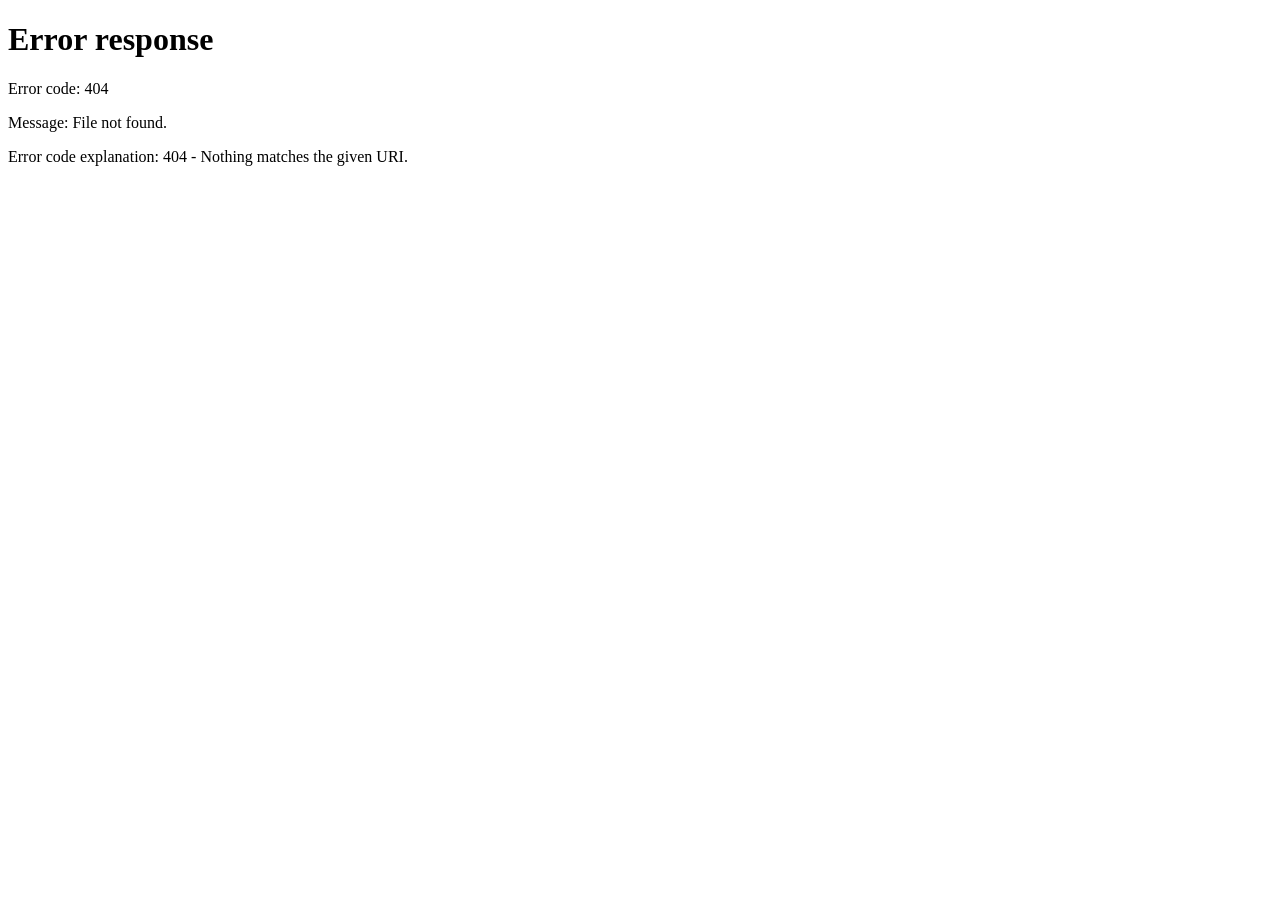
==== commit b1e51392: "Publica a V3: página única, com fotografia Substitui as doze páginas da V1 pela página única da V3, " ====
--- a/a-clinica/index.html
+++ b/a-clinica/index.html
@@ -3,174 +3,14 @@
 <head>
 <meta charset="utf-8">
 <meta name="viewport" content="width=device-width, initial-scale=1">
-<title>A Clínica — Clínica Helenas | Londrina/PR</title>
-<meta name="description" content="Como a Clínica Helenas funciona: história, forma de trabalho, o espaço e a equipe de estética avançada e salão de beleza em Londrina.">
-<link rel="canonical" href="https://eczp999.github.io/helenas/a-clinica/">
-<meta name="theme-color" content="#faf6f2">
-<meta name="author" content="Clínica Helenas">
-<meta name="robots" content="index, follow, max-image-preview:large">
-<meta name="geo.region" content="BR-PR">
-<meta name="geo.placename" content="Londrina">
-
-<meta property="og:type" content="website">
-<meta property="og:site_name" content="Clínica Helenas">
-<meta property="og:locale" content="pt_BR">
-<meta property="og:title" content="A Clínica — Clínica Helenas | Londrina/PR">
-<meta property="og:description" content="Como a Clínica Helenas funciona: história, forma de trabalho, o espaço e a equipe de estética avançada e salão de beleza em Londrina.">
-<meta property="og:url" content="https://eczp999.github.io/helenas/a-clinica/">
-<meta property="og:image" content="https://eczp999.github.io/helenas/assets/img/og.png">
-<meta property="og:image:width" content="1200">
-<meta property="og:image:height" content="630">
-<meta property="og:image:alt" content="Clínica Helenas — Estética avançada e salão de beleza em Londrina">
-<meta name="twitter:card" content="summary_large_image">
-<meta name="twitter:title" content="A Clínica — Clínica Helenas | Londrina/PR">
-<meta name="twitter:description" content="Como a Clínica Helenas funciona: história, forma de trabalho, o espaço e a equipe de estética avançada e salão de beleza em Londrina.">
-<meta name="twitter:image" content="https://eczp999.github.io/helenas/assets/img/og.png">
-
-<link rel="icon" href="../favicon.ico" sizes="32x32">
-<link rel="icon" href="../assets/img/favicon.svg" type="image/svg+xml">
-<link rel="apple-touch-icon" href="../assets/img/favicon.svg">
-
-<link rel="preload" href="../assets/fonts/cormorant-latin-var.woff2" as="font" type="font/woff2" crossorigin>
-<link rel="preload" href="../assets/fonts/cormorant-italic-latin-var.woff2" as="font" type="font/woff2" crossorigin>
-<link rel="preload" href="../assets/fonts/jost-latin-var.woff2" as="font" type="font/woff2" crossorigin>
-<link rel="stylesheet" href="../assets/css/helenas.css?v=72c29e4b">
-<script type="application/ld+json">{"@context":"https://schema.org","@graph":[{"@type":["BeautySalon","HealthAndBeautyBusiness"],"@id":"https://eczp999.github.io/helenas/#negocio","name":"Clínica Helenas","legalName":"Clínica Helenas e Cia LTDA","description":"Estética avançada e salão de beleza em Londrina/PR.","url":"https://eczp999.github.io/helenas/","telephone":"+5543991994020","foundingDate":"2022","priceRange":"$$","currenciesAccepted":"BRL","address":{"@type":"PostalAddress","streetAddress":"Av. Presidente Castelo Branco, 180","addressLocality":"Londrina","addressRegion":"PR","postalCode":"86061-335","addressCountry":"BR"},"areaServed":{"@type":"City","name":"Londrina"},"openingHoursSpecification":[{"@type":"OpeningHoursSpecification","dayOfWeek":["Tu","We","Th","Fr","Sa"],"opens":"09:00","closes":"18:30"}],"sameAs":["https://www.instagram.com/clinicahelenas/"],"hasMap":"https://www.google.com/maps/search/?api=1&query=Cl%C3%ADnica%20Helenas%2C%20Av.%20Presidente%20Castelo%20Branco%2C%20180%2C%20Londrina%20-%20PR%2C%2086061-335","aggregateRating":{"@type":"AggregateRating","ratingValue":"4.8","reviewCount":64,"bestRating":"5"},"makesOffer":[{"@type":"Offer","itemOffered":{"@type":"Service","name":"Estética facial","description":"Limpeza, protocolos de manutenção e procedimentos injetáveis conduzidos por profissional com formação em biomedicina estética.","url":"https://eczp999.github.io/helenas/procedimentos/estetica-facial/"}},{"@type":"Offer","itemOffered":{"@type":"Service","name":"Corpo e bem-estar","description":"Massagens e terapias corporais em sala reservada, com tempo de sessão que respeita o motivo pelo qual você veio.","url":"https://eczp999.github.io/helenas/procedimentos/corpo-e-bem-estar/"}},{"@type":"Offer","itemOffered":{"@type":"Service","name":"Cabelo e Head Spa","description":"Tratamento capilar, escova, penteado e o Head Spa — protocolo de uma hora e meia que junta pele, couro cabeludo e massagem.","url":"https://eczp999.github.io/helenas/procedimentos/cabelo-e-head-spa/"}},{"@type":"Offer","itemOffered":{"@type":"Service","name":"Beleza e detalhes","description":"O cuidado que define o rosto e as mãos — feito com o mesmo tempo e o mesmo critério que dedicamos à estética.","url":"https://eczp999.github.io/helenas/procedimentos/beleza-e-detalhes/"}}]},{"@type":"BreadcrumbList","itemListElement":[{"@type":"ListItem","position":1,"name":"Início","item":"https://eczp999.github.io/helenas/"},{"@type":"ListItem","position":2,"name":"A Clínica","item":"https://eczp999.github.io/helenas/a-clinica/"}]},{"@type":"AboutPage","url":"https://eczp999.github.io/helenas/a-clinica/","name":"Uma clínica de estética com um salão dentro","about":{"@id":"https://eczp999.github.io/helenas/#negocio"}}]}</script>
-
+<title>A Clínica — Clínica Helenas</title>
+<link rel="canonical" href="https://eczp999.github.io/helenas/">
+<meta http-equiv="refresh" content="0; url=/helenas/#a-casa">
+<script>location.replace("/helenas/#a-casa");</script>
+<style>body{font-family:system-ui,sans-serif;margin:3rem auto;max-width:34rem;padding:0 1.5rem;color:#2c211d;background:#faf6f2;line-height:1.6}a{color:#8a5a52}</style>
 </head>
 <body>
-<a class="pular" href="#conteudo">Pular para o conteúdo</a>
-<header class="topo" data-topo>
-<div class="env topo__barra">
-<a class="marca" href="../"><span class="marca__selo" aria-hidden="true">ch</span><span class="marca__texto"><span class="marca__nome">HELENAS</span><span class="marca__assinatura">Estética avançada e salão de beleza</span></span></a>
-<nav class="topo__nav" aria-label="Navegação principal"><a class="topo__link" href="../a-clinica/" aria-current="page">A Clínica</a><a class="topo__link" href="../procedimentos/">Procedimentos</a><a class="topo__link" href="../noivas/">Noivas</a><a class="topo__link" href="../equipe/">Equipe</a><a class="topo__link" href="../contato/">Contato</a></nav>
-<a class="botao botao--primario topo__acao" href="https://wa.me/5543991994020?text=Ol%C3%A1%21%20Vim%20pelo%20site%20da%20Cl%C3%ADnica%20Helenas%20e%20gostaria%20de%20agendar%20um%20hor%C3%A1rio.%20Quais%20datas%20voc%C3%AAs%20t%C3%AAm%20dispon%C3%ADveis%3F" target="_blank" rel="noopener">Agendar</a>
-<button class="menu-botao" type="button" data-menu-botao aria-expanded="false" aria-controls="gaveta">
-<span class="menu-botao__traco" aria-hidden="true"><span></span><span></span><span></span></span>
-Menu
-</button>
-</div>
-</header>
-<div class="gaveta" id="gaveta" data-gaveta data-aberta="nao">
-<nav class="gaveta__lista" aria-label="Navegação"><a href="../a-clinica/" aria-current="page">A Clínica<span>01</span></a><a href="../procedimentos/">Procedimentos<span>02</span></a><a href="../noivas/">Noivas<span>03</span></a><a href="../equipe/">Equipe<span>04</span></a><a href="../contato/">Contato<span>05</span></a></nav>
-<div class="gaveta__rodape">
-<a class="botao botao--primario" href="https://wa.me/5543991994020?text=Ol%C3%A1%21%20Vim%20pelo%20site%20da%20Cl%C3%ADnica%20Helenas%20e%20gostaria%20de%20agendar%20um%20hor%C3%A1rio.%20Quais%20datas%20voc%C3%AAs%20t%C3%AAm%20dispon%C3%ADveis%3F" target="_blank" rel="noopener"><svg viewBox="0 0 24 24" aria-hidden="true" focusable="false"><path d="M12.04 2c-5.5 0-9.96 4.46-9.96 9.96 0 1.76.46 3.45 1.34 4.96L2 22l5.2-1.36a9.9 9.9 0 0 0 4.84 1.24h.01c5.5 0 9.96-4.46 9.96-9.96S17.54 2 12.04 2Zm5.8 14.13c-.24.68-1.42 1.32-1.95 1.37-.5.05-.98.23-3.3-.69-2.78-1.1-4.55-3.95-4.69-4.13-.14-.19-1.12-1.49-1.12-2.84 0-1.35.71-2.02.96-2.29.25-.28.55-.35.73-.35.18 0 .37 0 .53.01.17.01.4-.06.62.48.24.57.8 1.97.87 2.11.07.14.12.31.02.5-.1.19-.15.31-.29.47-.14.17-.3.37-.43.5-.14.14-.29.29-.12.57.17.28.74 1.22 1.59 1.98 1.09.97 2.01 1.27 2.29 1.41.28.14.45.12.62-.07.17-.19.71-.83.9-1.11.19-.28.38-.24.64-.14.26.09 1.65.78 1.94.92.28.14.47.21.54.33.07.11.07.65-.17 1.33Z"/></svg> Agendar pelo WhatsApp</a>
-<p class="gaveta__contato"><span>(43) 99199-4020</span><span>Ter. a sáb., 9h–18h30</span></p>
-</div>
-</div>
-<main id="conteudo"><section class="intro-pagina">
-<div class="env">
-<nav class="migalhas" aria-label="Você está em"><ol><li><a href="../">Início</a></li><li aria-current="page">A Clínica</li></ol></nav>
-<div class="intro-pagina__grade" style="margin-top:var(--e6)">
-<div class="revelar visivel">
-<p class="etiqueta">A Clínica</p>
-<h1>Uma clínica de estética com um salão dentro</h1>
-</div>
-<div class="revelar visivel" data-atraso="1">
-<p class="intro-pagina__texto">Como a Helenas funciona, quem cuida de você e por que decidimos juntar o que o mercado costuma separar.</p>
-
-</div>
-</div>
-</div>
-</section>
-<div class="env revelar"><!-- FOTO REAL A INSERIR [clinica-fachada]: Fachada da Clínica Helenas na avenida Presidente Castelo Branco --><div class="foto foto--banda" data-foto="clinica-fachada" role="img" aria-label="Fachada da Clínica Helenas na avenida Presidente Castelo Branco"><span class="marca-selo" aria-hidden="true">ch</span><span class="foto__rotulo">Foto da fachada</span></div></div><section class="secao">
-<div class="env manifesto__grade">
-<div class="manifesto__titulo revelar"><p class="etiqueta">Origem</p><h2>Como começou</h2></div>
-<div class="manifesto__corpo revelar" data-atraso="1"><p>A Clínica Helenas abriu as portas em julho de 2022, na avenida Presidente Castelo Branco. A ideia veio de uma frustração comum: Julia Helenas, biomédica esteta e maquiadora, acompanhava noivas que chegavam ao dia do casamento com a pele tratada num lugar, o cabelo feito em outro e a maquiagem em um terceiro — cada profissional trabalhando sem saber o que o anterior tinha feito.</p><p>A resposta foi montar uma casa em que todas essas etapas coubessem. Estética avançada de um lado, salão do outro, a mesma recepção no meio. Em pouco mais de três anos a clínica passou a atender não só noivas, mas um público que descobriu que dá para resolver pele, cabelo e unhas na mesma tarde — e voltar no mês seguinte.</p></div>
-</div>
-</section>
-<section class="secao--curta" aria-label="A clínica em números"><div class="env"><div class="numeros"><div class="numero revelar" data-atraso="0"><span class="numero__valor">2022</span><span class="numero__rotulo">ano de fundação</span><span class="numero__detalhe">Londrina, avenida Castelo Branco</span></div><div class="numero revelar" data-atraso="1"><span class="numero__valor">4,8</span><span class="numero__rotulo">no Google</span><span class="numero__detalhe">em 64 avaliações de clientes</span></div><div class="numero revelar" data-atraso="2"><span class="numero__valor">13 mil</span><span class="numero__rotulo">no Instagram</span><span class="numero__detalhe">acompanhando o dia a dia da clínica</span></div><div class="numero revelar" data-atraso="3"><span class="numero__valor">5</span><span class="numero__rotulo">frentes de cuidado</span><span class="numero__detalhe">pele, corpo, cabelo, beleza e noivas</span></div></div></div></section>
-<section class="secao secao--areia">
-<div class="env">
-<div class="cabeca-secao revelar"><p class="etiqueta">Método</p><h2>Como trabalhamos</h2></div>
-<ul class="pilares"><li class="pilar revelar" data-atraso="0"><h3>A avaliação vem primeiro</h3><p>Nenhum procedimento estético começa sem uma conversa sobre o seu histórico, o que já foi feito antes e o que você espera. Se um protocolo não for indicado para você, dizemos isso.</p></li><li class="pilar revelar" data-atraso="1"><h3>Protocolo, não pacote</h3><p>Montamos o plano a partir da sua pele, do seu cabelo e da sua rotina. O número de sessões sai da avaliação — não de uma tabela fechada.</p></li><li class="pilar revelar" data-atraso="2"><h3>Sem promessa de resultado</h3><p>Resultado estético depende de pele, histórico, idade e cuidado em casa. Explicamos o que cada procedimento faz e o que ele não faz, antes de você decidir.</p></li><li class="pilar revelar" data-atraso="3"><h3>Tempo de atendimento é seu</h3><p>A agenda é montada com folga entre clientes. Ninguém é atendido com pressa para encaixar o próximo horário.</p></li></ul>
-</div>
-</section>
-<section class="secao">
-<div class="env">
-<div class="cabeca-secao revelar"><p class="etiqueta">O espaço</p><h2>O espaço</h2><p>Salas separadas para estética avançada, cabelo e beleza, recepção reservada e ambientes tratados para o silêncio. O endereço fica na avenida Presidente Castelo Branco, com acesso fácil para quem vem do centro ou da zona sul de Londrina.</p></div>
-<div class="espaco__grade">
-<div class="espaco__a revelar"><!-- FOTO REAL A INSERIR [clinica-espaco-1]: Sala de estética avançada da Clínica Helenas --><div class="foto foto--paisagem" data-foto="clinica-espaco-1" role="img" aria-label="Sala de estética avançada da Clínica Helenas"><span class="marca-selo" aria-hidden="true">ch</span></div></div>
-<div class="espaco__b revelar" data-atraso="1"><!-- FOTO REAL A INSERIR [clinica-espaco-2]: Ambiente do salão de beleza --><div class="foto foto--retrato" data-foto="clinica-espaco-2" role="img" aria-label="Ambiente do salão de beleza"><span class="marca-selo" aria-hidden="true">ch</span></div></div>
-<div class="espaco__texto revelar" data-atraso="1">
-<p class="etiqueta etiqueta--solta">Visita</p>
-<p class="dado__extra">Quem quiser conhecer a estrutura antes de marcar pode combinar uma visita pelo WhatsApp.</p>
-<a class="link-filete" href="https://wa.me/5543991994020?text=Ol%C3%A1%21%20Vim%20pelo%20site%20da%20Cl%C3%ADnica%20Helenas%20e%20fiquei%20com%20algumas%20d%C3%BAvidas.%20Posso%20falar%20com%20voc%C3%AAs%20por%20aqui%3F" target="_blank" rel="noopener">Combinar uma visita <svg class="seta" viewBox="0 0 24 24" fill="none" stroke="currentColor" stroke-width="1.2" aria-hidden="true" focusable="false"><path d="M4 12h15m0 0-5.5-5.5M19 12l-5.5 5.5" stroke-linecap="round" stroke-linejoin="round"/></svg></a>
-</div>
-<div class="espaco__c revelar" data-atraso="2"><!-- FOTO REAL A INSERIR [clinica-espaco-3]: Detalhe da recepção --><div class="foto foto--quadro" data-foto="clinica-espaco-3" role="img" aria-label="Detalhe da recepção"><span class="marca-selo" aria-hidden="true">ch</span></div></div>
-<div class="espaco__d revelar" data-atraso="2"><!-- FOTO REAL A INSERIR [clinica-espaco-4]: Sala reservada para massagens --><div class="foto foto--larga" data-foto="clinica-espaco-4" role="img" aria-label="Sala reservada para massagens"><span class="marca-selo" aria-hidden="true">ch</span></div></div>
-</div>
-</div>
-</section>
-<section class="secao escuro faixa-noivas">
-<div class="env faixa-noivas__grade">
-<div class="revelar">
-<p class="etiqueta">Noivas C.H</p>
-<h2 style="margin-top:var(--e4)">O casamento começa meses antes do casamento</h2>
-<p class="faixa-noivas__texto">Julia Helenas é consultora de beleza de noiva — e essa é a especialidade que deu nome à casa. Montamos um cronograma que começa no tratamento da pele e termina no retoque antes da foto.</p>
-<div class="faixa-noivas__acao">
-<a class="botao botao--claro" href="../noivas/">Conhecer o Dia da Noiva <svg class="seta" viewBox="0 0 24 24" fill="none" stroke="currentColor" stroke-width="1.2" aria-hidden="true" focusable="false"><path d="M4 12h15m0 0-5.5-5.5M19 12l-5.5 5.5" stroke-linecap="round" stroke-linejoin="round"/></svg></a>
-</div>
-</div>
-<div class="revelar" data-atraso="1"><!-- FOTO REAL A INSERIR [noiva-principal]: Noiva sendo preparada na Clínica Helenas --><div class="foto foto--retrato" data-foto="noiva-principal" role="img" aria-label="Noiva sendo preparada na Clínica Helenas"><span class="marca-selo" aria-hidden="true">ch</span><span class="foto__rotulo">Foto da noiva</span></div></div>
-</div>
-</section>
-<section class="secao secao--veu">
-<div class="env">
-<div class="cabeca-secao revelar">
-<p class="etiqueta">Vocês</p>
-<h2>O que dizem depois de sair daqui</h2>
-<p class="nota-google"><span class="estrelas" aria-hidden="true"><svg viewBox="0 0 24 24" aria-hidden="true" focusable="false"><path d="m12 2.6 2.9 5.9 6.5.9-4.7 4.6 1.1 6.5-5.8-3-5.8 3 1.1-6.5L2.6 9.4l6.5-.9L12 2.6Z"/></svg><svg viewBox="0 0 24 24" aria-hidden="true" focusable="false"><path d="m12 2.6 2.9 5.9 6.5.9-4.7 4.6 1.1 6.5-5.8-3-5.8 3 1.1-6.5L2.6 9.4l6.5-.9L12 2.6Z"/></svg><svg viewBox="0 0 24 24" aria-hidden="true" focusable="false"><path d="m12 2.6 2.9 5.9 6.5.9-4.7 4.6 1.1 6.5-5.8-3-5.8 3 1.1-6.5L2.6 9.4l6.5-.9L12 2.6Z"/></svg><svg viewBox="0 0 24 24" aria-hidden="true" focusable="false"><path d="m12 2.6 2.9 5.9 6.5.9-4.7 4.6 1.1 6.5-5.8-3-5.8 3 1.1-6.5L2.6 9.4l6.5-.9L12 2.6Z"/></svg><svg viewBox="0 0 24 24" aria-hidden="true" focusable="false"><path d="m12 2.6 2.9 5.9 6.5.9-4.7 4.6 1.1 6.5-5.8-3-5.8 3 1.1-6.5L2.6 9.4l6.5-.9L12 2.6Z"/></svg></span> <span><strong>4,8</strong> em 64 avaliações no Google</span></p>
-</div>
-<div class="avaliacoes"><figure class="avaliacao revelar" data-atraso="0"><span class="estrelas" aria-hidden="true"><svg viewBox="0 0 24 24" aria-hidden="true" focusable="false"><path d="m12 2.6 2.9 5.9 6.5.9-4.7 4.6 1.1 6.5-5.8-3-5.8 3 1.1-6.5L2.6 9.4l6.5-.9L12 2.6Z"/></svg><svg viewBox="0 0 24 24" aria-hidden="true" focusable="false"><path d="m12 2.6 2.9 5.9 6.5.9-4.7 4.6 1.1 6.5-5.8-3-5.8 3 1.1-6.5L2.6 9.4l6.5-.9L12 2.6Z"/></svg><svg viewBox="0 0 24 24" aria-hidden="true" focusable="false"><path d="m12 2.6 2.9 5.9 6.5.9-4.7 4.6 1.1 6.5-5.8-3-5.8 3 1.1-6.5L2.6 9.4l6.5-.9L12 2.6Z"/></svg><svg viewBox="0 0 24 24" aria-hidden="true" focusable="false"><path d="m12 2.6 2.9 5.9 6.5.9-4.7 4.6 1.1 6.5-5.8-3-5.8 3 1.1-6.5L2.6 9.4l6.5-.9L12 2.6Z"/></svg><svg viewBox="0 0 24 24" aria-hidden="true" focusable="false"><path d="m12 2.6 2.9 5.9 6.5.9-4.7 4.6 1.1 6.5-5.8-3-5.8 3 1.1-6.5L2.6 9.4l6.5-.9L12 2.6Z"/></svg></span><blockquote>Profissionais atenciosos, amei tudo, saí da clínica satisfeita. Nota 1000.</blockquote><figcaption><strong>Nilceia Miranda</strong><span>Avaliação no Google</span></figcaption></figure><figure class="avaliacao revelar" data-atraso="1"><span class="estrelas" aria-hidden="true"><svg viewBox="0 0 24 24" aria-hidden="true" focusable="false"><path d="m12 2.6 2.9 5.9 6.5.9-4.7 4.6 1.1 6.5-5.8-3-5.8 3 1.1-6.5L2.6 9.4l6.5-.9L12 2.6Z"/></svg><svg viewBox="0 0 24 24" aria-hidden="true" focusable="false"><path d="m12 2.6 2.9 5.9 6.5.9-4.7 4.6 1.1 6.5-5.8-3-5.8 3 1.1-6.5L2.6 9.4l6.5-.9L12 2.6Z"/></svg><svg viewBox="0 0 24 24" aria-hidden="true" focusable="false"><path d="m12 2.6 2.9 5.9 6.5.9-4.7 4.6 1.1 6.5-5.8-3-5.8 3 1.1-6.5L2.6 9.4l6.5-.9L12 2.6Z"/></svg><svg viewBox="0 0 24 24" aria-hidden="true" focusable="false"><path d="m12 2.6 2.9 5.9 6.5.9-4.7 4.6 1.1 6.5-5.8-3-5.8 3 1.1-6.5L2.6 9.4l6.5-.9L12 2.6Z"/></svg><svg viewBox="0 0 24 24" aria-hidden="true" focusable="false"><path d="m12 2.6 2.9 5.9 6.5.9-4.7 4.6 1.1 6.5-5.8-3-5.8 3 1.1-6.5L2.6 9.4l6.5-.9L12 2.6Z"/></svg></span><blockquote>Um lugar calmo e acolhedor, ideal para uma clínica estética.</blockquote><figcaption><strong>Carolina Suzin</strong><span>Avaliação no Google</span></figcaption></figure><figure class="avaliacao revelar" data-atraso="2"><span class="estrelas" aria-hidden="true"><svg viewBox="0 0 24 24" aria-hidden="true" focusable="false"><path d="m12 2.6 2.9 5.9 6.5.9-4.7 4.6 1.1 6.5-5.8-3-5.8 3 1.1-6.5L2.6 9.4l6.5-.9L12 2.6Z"/></svg><svg viewBox="0 0 24 24" aria-hidden="true" focusable="false"><path d="m12 2.6 2.9 5.9 6.5.9-4.7 4.6 1.1 6.5-5.8-3-5.8 3 1.1-6.5L2.6 9.4l6.5-.9L12 2.6Z"/></svg><svg viewBox="0 0 24 24" aria-hidden="true" focusable="false"><path d="m12 2.6 2.9 5.9 6.5.9-4.7 4.6 1.1 6.5-5.8-3-5.8 3 1.1-6.5L2.6 9.4l6.5-.9L12 2.6Z"/></svg><svg viewBox="0 0 24 24" aria-hidden="true" focusable="false"><path d="m12 2.6 2.9 5.9 6.5.9-4.7 4.6 1.1 6.5-5.8-3-5.8 3 1.1-6.5L2.6 9.4l6.5-.9L12 2.6Z"/></svg><svg viewBox="0 0 24 24" aria-hidden="true" focusable="false"><path d="m12 2.6 2.9 5.9 6.5.9-4.7 4.6 1.1 6.5-5.8-3-5.8 3 1.1-6.5L2.6 9.4l6.5-.9L12 2.6Z"/></svg></span><blockquote>Ótimo, pessoas maravilhosas, ótimas profissionais.</blockquote><figcaption><strong>Marta Ramos</strong><span>Avaliação no Google</span></figcaption></figure></div>
-</div>
-</section>
-<section class="secao final escuro">
-<div class="env final__grade">
-<p class="etiqueta etiqueta--solta">Agende</p>
-<h2>Vamos começar pela avaliação</h2>
-<p class="texto-g">Conte o que você quer cuidar. A partir daí a gente monta o caminho — sem pacote pronto, sem promessa de resultado que não podemos garantir.</p>
-<div class="final__acoes">
-<a class="botao botao--claro" href="https://wa.me/5543991994020?text=Ol%C3%A1%21%20Vim%20pelo%20site%20da%20Cl%C3%ADnica%20Helenas%20e%20gostaria%20de%20marcar%20uma%20avalia%C3%A7%C3%A3o%20para%20entender%20qual%20protocolo%20combina%20comigo." target="_blank" rel="noopener"><svg viewBox="0 0 24 24" aria-hidden="true" focusable="false"><path d="M12.04 2c-5.5 0-9.96 4.46-9.96 9.96 0 1.76.46 3.45 1.34 4.96L2 22l5.2-1.36a9.9 9.9 0 0 0 4.84 1.24h.01c5.5 0 9.96-4.46 9.96-9.96S17.54 2 12.04 2Zm5.8 14.13c-.24.68-1.42 1.32-1.95 1.37-.5.05-.98.23-3.3-.69-2.78-1.1-4.55-3.95-4.69-4.13-.14-.19-1.12-1.49-1.12-2.84 0-1.35.71-2.02.96-2.29.25-.28.55-.35.73-.35.18 0 .37 0 .53.01.17.01.4-.06.62.48.24.57.8 1.97.87 2.11.07.14.12.31.02.5-.1.19-.15.31-.29.47-.14.17-.3.37-.43.5-.14.14-.29.29-.12.57.17.28.74 1.22 1.59 1.98 1.09.97 2.01 1.27 2.29 1.41.28.14.45.12.62-.07.17-.19.71-.83.9-1.11.19-.28.38-.24.64-.14.26.09 1.65.78 1.94.92.28.14.47.21.54.33.07.11.07.65-.17 1.33Z"/></svg> Falar com a Helenas</a>
-<a class="botao botao--claro" href="https://www.instagram.com/clinicahelenas/" target="_blank" rel="noopener">Ver o Instagram</a>
-</div>
-</div>
-</section>
-</main><footer class="rodape">
-<div class="env">
-<div class="rodape__grade">
-<div>
-<div class="marca"><span class="marca__selo" aria-hidden="true">ch</span><span class="marca__texto"><span class="marca__nome">HELENAS</span><span class="marca__assinatura">Estética avançada e salão de beleza</span></span></div>
-<p class="rodape__sobre">Você entra linda e sai maravilhosa.</p>
-</div>
-<div>
-<p class="rodape__titulo">Navegar</p>
-<ul class="rodape__lista"><li><a href="../a-clinica/">A Clínica</a></li><li><a href="../procedimentos/">Procedimentos</a></li><li><a href="../noivas/">Noivas</a></li><li><a href="../equipe/">Equipe</a></li><li><a href="../contato/">Contato</a></li></ul>
-</div>
-<div>
-<p class="rodape__titulo">Procedimentos</p>
-<ul class="rodape__lista"><li><a href="../procedimentos/estetica-facial/">Estética facial</a></li><li><a href="../procedimentos/corpo-e-bem-estar/">Corpo e bem-estar</a></li><li><a href="../procedimentos/cabelo-e-head-spa/">Cabelo e Head Spa</a></li><li><a href="../procedimentos/beleza-e-detalhes/">Beleza e detalhes</a></li></ul>
-</div>
-<div>
-<p class="rodape__titulo">A casa</p>
-<ul class="rodape__lista">
-<li><a href="https://www.google.com/maps/search/?api=1&amp;query=Cl%C3%ADnica%20Helenas%2C%20Av.%20Presidente%20Castelo%20Branco%2C%20180%2C%20Londrina%20-%20PR%2C%2086061-335" target="_blank" rel="noopener">Av. Presidente Castelo Branco, 180 — Londrina/PR</a></li>
-<li><a href="tel:+5543991994020">(43) 99199-4020</a></li>
-<li><a href="https://www.instagram.com/clinicahelenas/" target="_blank" rel="noopener">@clinicahelenas</a></li>
-</ul>
-<ul class="horarios" style="margin-top:var(--e5)"><li><span>Terça a sábado</span> <span>9h às 18h30</span></li><li><span>Domingo e segunda</span> <span>fechado</span></li></ul>
-</div>
-</div>
-<div class="rodape__fim">
-<p>© 2026 Clínica Helenas e Cia LTDA · CNPJ 47.258.431/0001-16 · <a href="../privacidade/">Privacidade</a></p>
-<div class="rodape__sociais">
-<a href="https://www.instagram.com/clinicahelenas/" target="_blank" rel="noopener" aria-label="Instagram da Clínica Helenas"><svg viewBox="0 0 24 24" aria-hidden="true" focusable="false"><path d="M12 2.16c3.2 0 3.58.01 4.85.07 1.17.05 1.8.25 2.23.41.56.22.96.48 1.38.9.42.42.68.82.9 1.38.16.42.36 1.06.41 2.23.06 1.26.07 1.64.07 4.85s-.01 3.58-.07 4.85c-.05 1.17-.25 1.8-.41 2.23-.22.56-.48.96-.9 1.38-.42.42-.82.68-1.38.9-.42.16-1.06.36-2.23.41-1.26.06-1.64.07-4.85.07s-3.58-.01-4.85-.07c-1.17-.05-1.8-.25-2.23-.41a3.8 3.8 0 0 1-1.38-.9 3.8 3.8 0 0 1-.9-1.38c-.16-.42-.36-1.06-.41-2.23-.06-1.26-.07-1.64-.07-4.85s.01-3.58.07-4.85c.05-1.17.25-1.8.41-2.23.22-.56.48-.96.9-1.38.42-.42.82-.681.38-.9.42-.16 1.06-.36 2.23-.41 1.26-.06 1.64-.07 4.85-.07Zm0 1.98c-3.15 0-3.52.01-4.76.07-1.15.05-1.77.24-2.19.4-.55.21-.94.47-1.35.88-.41.41-.67.8-.88 1.35-.16.42-.35 1.04-.4 2.19-.06 1.24-.07 1.61-.07 4.76s.01 3.52.07 4.76c.05 1.15.24 1.77.4 2.19.21.55.47.94.88 1.35.41.41.8.67 1.35.88.42.16 1.04.352.19.4 1.24.06 1.61.07 4.76.07s3.52-.01 4.76-.07c1.15-.05 1.77-.24 2.19-.4.55-.21.94-.47 1.35-.88.41-.41.67-.8.88-1.35.16-.42.35-1.04.4-2.19.06-1.24.07-1.61.07-4.76s-.01-3.52-.07-4.76c-.05-1.15-.24-1.77-.4-2.19a3.6 3.6 0 0 0-.88-1.35 3.6 3.6 0 0 0-1.35-.88c-.42-.16-1.04-.35-2.19-.4-1.24-.06-1.61-.07-4.76-.07Z"/><path d="M12 6.9a5.1 5.1 0 1 0 0 10.2 5.1 5.1 0 0 0 0-10.2Zm0 8.41a3.31 3.31 0 1 1 0-6.62 3.31 3.31 0 0 1 0 6.62Z"/><circle cx="17.31" cy="6.69" r="1.19"/></svg></a>
-<a href="https://wa.me/5543991994020?text=Ol%C3%A1%21%20Vim%20pelo%20site%20da%20Cl%C3%ADnica%20Helenas%20e%20fiquei%20com%20algumas%20d%C3%BAvidas.%20Posso%20falar%20com%20voc%C3%AAs%20por%20aqui%3F" target="_blank" rel="noopener" aria-label="WhatsApp da Clínica Helenas"><svg viewBox="0 0 24 24" aria-hidden="true" focusable="false"><path d="M12.04 2c-5.5 0-9.96 4.46-9.96 9.96 0 1.76.46 3.45 1.34 4.96L2 22l5.2-1.36a9.9 9.9 0 0 0 4.84 1.24h.01c5.5 0 9.96-4.46 9.96-9.96S17.54 2 12.04 2Zm5.8 14.13c-.24.68-1.42 1.32-1.95 1.37-.5.05-.98.23-3.3-.69-2.78-1.1-4.55-3.95-4.69-4.13-.14-.19-1.12-1.49-1.12-2.84 0-1.35.71-2.02.96-2.29.25-.28.55-.35.73-.35.18 0 .37 0 .53.01.17.01.4-.06.62.48.24.57.8 1.97.87 2.11.07.14.12.31.02.5-.1.19-.15.31-.29.47-.14.17-.3.37-.43.5-.14.14-.29.29-.12.57.17.28.74 1.22 1.59 1.98 1.09.97 2.01 1.27 2.29 1.41.28.14.45.12.62-.07.17-.19.71-.83.9-1.11.19-.28.38-.24.64-.14.26.09 1.65.78 1.94.92.28.14.47.21.54.33.07.11.07.65-.17 1.33Z"/></svg></a>
-<a href="https://www.google.com/maps/search/?api=1&amp;query=Cl%C3%ADnica%20Helenas%2C%20Av.%20Presidente%20Castelo%20Branco%2C%20180%2C%20Londrina%20-%20PR%2C%2086061-335" target="_blank" rel="noopener" aria-label="Como chegar até a Clínica Helenas"><svg viewBox="0 0 24 24" aria-hidden="true"><path d="M12 21s7-5.6 7-11a7 7 0 1 0-14 0c0 5.4 7 11 7 11Zm0-8.6a2.6 2.6 0 1 1 0-5.2 2.6 2.6 0 0 1 0 5.2Z"/></svg></a>
-</div>
-</div>
-</div>
-</footer>
-<a class="zap" data-zap data-visivel="nao" href="https://wa.me/5543991994020?text=Ol%C3%A1%21%20Vim%20pelo%20site%20da%20Cl%C3%ADnica%20Helenas%20e%20fiquei%20com%20algumas%20d%C3%BAvidas.%20Posso%20falar%20com%20voc%C3%AAs%20por%20aqui%3F" target="_blank" rel="noopener" aria-label="Falar com a Clínica Helenas pelo WhatsApp"><svg viewBox="0 0 24 24" aria-hidden="true" focusable="false"><path d="M12.04 2c-5.5 0-9.96 4.46-9.96 9.96 0 1.76.46 3.45 1.34 4.96L2 22l5.2-1.36a9.9 9.9 0 0 0 4.84 1.24h.01c5.5 0 9.96-4.46 9.96-9.96S17.54 2 12.04 2Zm5.8 14.13c-.24.68-1.42 1.32-1.95 1.37-.5.05-.98.23-3.3-.69-2.78-1.1-4.55-3.95-4.69-4.13-.14-.19-1.12-1.49-1.12-2.84 0-1.35.71-2.02.96-2.29.25-.28.55-.35.73-.35.18 0 .37 0 .53.01.17.01.4-.06.62.48.24.57.8 1.97.87 2.11.07.14.12.31.02.5-.1.19-.15.31-.29.47-.14.17-.3.37-.43.5-.14.14-.29.29-.12.57.17.28.74 1.22 1.59 1.98 1.09.97 2.01 1.27 2.29 1.41.28.14.45.12.62-.07.17-.19.71-.83.9-1.11.19-.28.38-.24.64-.14.26.09 1.65.78 1.94.92.28.14.47.21.54.33.07.11.07.65-.17 1.33Z"/></svg></a><script src="../assets/js/helenas.js?v=72c29e4b" defer></script>
+<p>Esta página mudou de endereço.</p>
+<p><a href="/helenas/#a-casa">Continuar para A Clínica</a></p>
 </body>
 </html>
